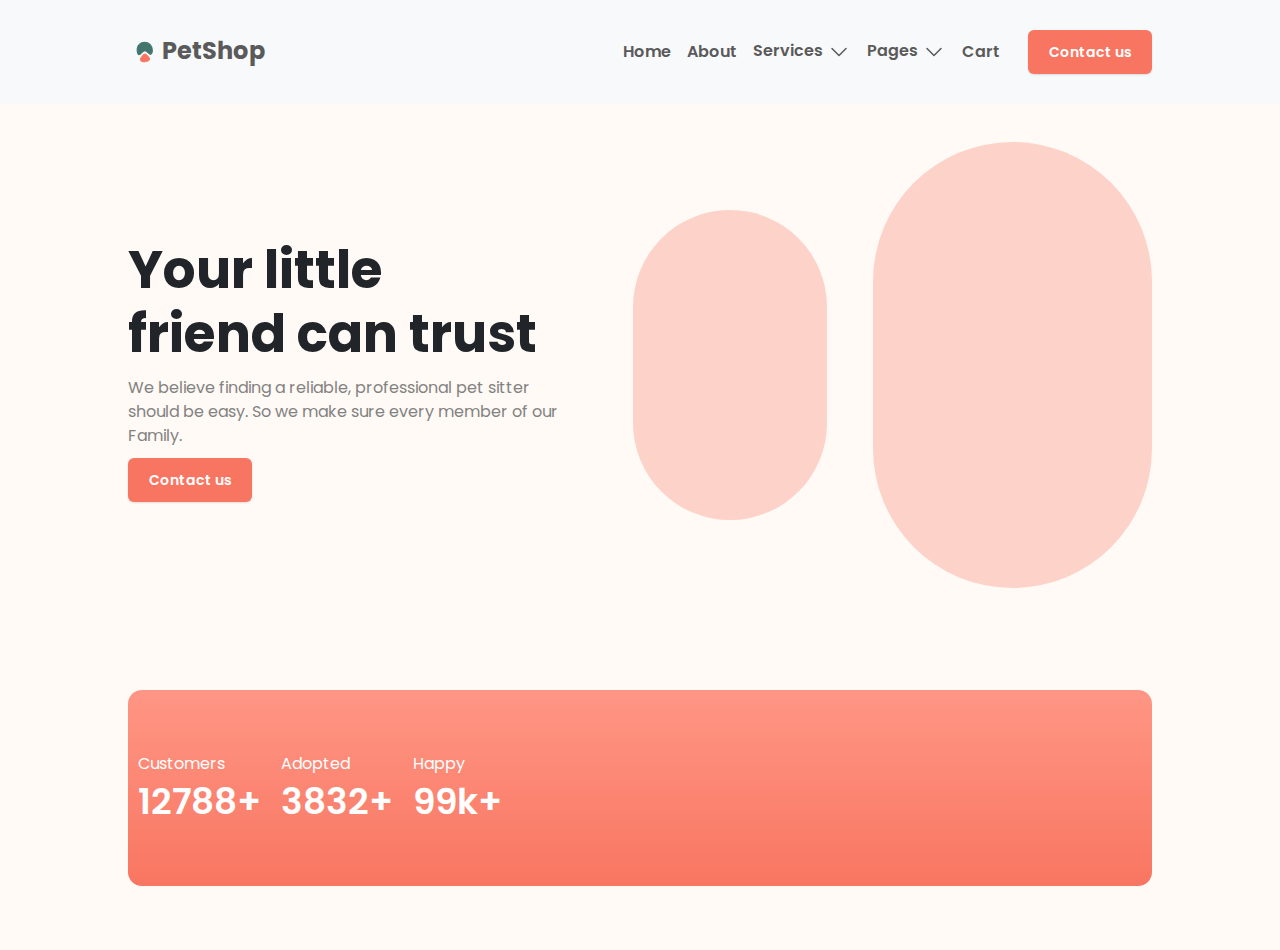
==== index.html @ c2fca4f9 "rework style section home, add section statistics" ====
<!DOCTYPE html>
<html lang="ru">

<head>
    <meta charset="UTF-8">
    <meta name="viewport" content="width=device-width, initial-scale=1.0">
    <link href="https://cdn.jsdelivr.net/npm/bootstrap@5.3.0/dist/css/bootstrap.min.css" rel="stylesheet">
    <link rel="stylesheet" href="css/style.css">
    <link rel="icon" href="images/project-icon.svg" type="image/svg+xml">
    <link
        href="https://fonts.googleapis.com/css2?family=Poppins:ital,wght@0,100;0,200;0,300;0,400;0,500;0,600;0,700;0,800;0,900;1,100;1,200;1,300;1,400;1,500;1,600;1,700;1,800;1,900&display=swap"
        rel="stylesheet">
    <title>PetShop</title>
</head>

<body>
    <div class="navbar justify-content-center">
        <nav class="navbar navbar-expand-lg bg-body-tertiary">
            <div class="container">
                <a class="navbar-brand" href="#"><img class="icon-project" src="images/project-icon.svg"
                        alt="PetShop icon">PetShop</a>
                <button class="navbar-toggler" type="button" data-bs-toggle="collapse"
                    data-bs-target="#navbarSupportedContent" aria-controls="navbarSupportedContent"
                    aria-expanded="false" aria-label="Переключатель навигации">
                    <span class="navbar-toggler-icon"></span>
                </button>
                <div class="collapse navbar-collapse justify-content-end" id="navbarSupportedContent">
                    <ul class="navbar-nav d-flex align-items-center">
                        <li class="nav-item">
                            <a class="nav-link" href="#">Home</a>
                        </li>
                        <li class="nav-item">
                            <a class="nav-link" href="#">About</a>
                        </li>
                        <li class="nav-item">
                            <a class="nav-link" href="#">Services <img src="images/arrow-down.svg" alt="arrow-down"></a>
                        </li>
                        <li class="nav-item">
                            <a class="nav-link" href="#">Pages <img src="images/arrow-down.svg" alt="arrow-down"></a>
                        </li>
                        <li class="nav-item">
                            <a class="nav-link" href="#">Cart</a>
                        </li>
                    </ul>
                    <button class="btn btn-contact">Contact us</button>
                </div>
            </div>
        </nav>
    </div>
    <div class="home-section container d-flex justify-content-between align-items-center">
        <div class="home-info">
            <h1>Your little friend can trust</h1>
            <p>We believe finding a reliable, professional pet sitter should be easy. So we make sure every member of
                our Family.</p>
            <button class="btn-contact">Contact us</button>
        </div>
        <div class="home-images row justify-content-between align-items-center">
            <div class="home-first-img"></div>
            <div class="home-second-img"></div>
        </div>
    </div>
    <div class="stats-section d-flex justify-content-center align-items-center">
        <div class="stats-block">
            <div class="stats-info d-flex">
                <div class="stats-content">
                    <p class="stats-content-name">Customers</p>
                    <h3 class="stats-content-num">12788+</h3>
                </div>
                <div class="stats-content">
                    <p class="stats-content-name">Adopted</p>
                    <h3 class="stats-content-num">3832+</h3>
                </div>
                <div class="stats-content">
                    <p class="stats-content-name">Happy</p>
                    <h3 class="stats-content-num">99k+</h3>
                </div>
            </div>
            <div class="stats-testimoni"></div>
        </div>
    </div>

    <script src="https://cdn.jsdelivr.net/npm/bootstrap@5.3.0/dist/js/bootstrap.bundle.min.js"></script>
</body>

</html>
---- css/style.css ----
/* all */
body {
    background-color: #FFFAF5;
    font-family: 'Poppins', serif;
}

/* navbar */
.navbar {
    width: 100%;
    padding: 0;
}

.container {
    padding: 0;
    max-width: 80%;
}

.icon-project {
    width: 34px;
    height: 34px;
}

a.navbar-brand {
    color: #5A5A5A;
    font-weight: 700;
    font-size: 24px;
    line-height: 32px;
}

.navbar ul li a {
    color: #5A5A5A;
    font-weight: 600;
    font-size: 16px;
    line-height: 22px;
    padding: 40px 20px 40px 20px;
}

.btn-contact {
    font-size: 14px;
    line-height: 20px;
    text-align: center;
    font-weight: 600;
    color: white;
    background-color: #F87661;
    border-radius: 6px;
    box-shadow: 0 1px 2px 0 rgba(0, 0, 0, 0.12);
    border: none;
    width: 124px;
    height: 44px;
    margin-left: 20px;
}

/* adap */
@media (max-width: 992px) {
    .container {
        padding-left: 16px;
        /* Сужаем отступы на меньших экранах */
        padding-right: 16px;
    }

    .navbar ul li a {
        padding: 20px 10px;
        /* Уменьшаем отступы внутри элементов */
    }
}

/* navbar
div .navbar {
    width: 1112px;
    padding: 0px;
}

div.navbar {
    padding: 0px 168px 0 168px;
}

div.container-fluid {
    padding: 0px;
}

.icon-project {
    width: 34px;
    height: 34px;
}

a.navbar-brand {
    color: #5A5A5A;
    font-weight: 700;
    font-size: 24px;
    line-height: 32px;
}

.navbar ul li a {
    color: #5A5A5A;
    font-weight: 600;
    font-size: 16px;
    line-height: 22px;
    padding: 40px 20px 40px 20px;
}

.navbar ul li a img {
    margin-left: 10px;
}

.btn-contact {
    font-size: 14px;
    line-height: 20px;
    text-align: center;
    font-weight: 600;
    color: white;
    background-color: #F87661;
    border-radius: 6px;
    box-shadow: 0 1px 2px 0 rgba(0, 0, 0, 0.12);
    border: none;
    width: 124px;
    height: 44px;
    padding: 12px 16px 12px 16px;
} */

/*home-section*/

.home-section {
    height: 522px;
    width: 100%;
    max-width: 80%;
}

.home-info h1 {
    font-weight: 700;
    font-size: 52px;
    line-height: 64px;
    width: 418px;
    height: 128px;
    padding: 10px 0px 10px 0;
    margin: 0 0 10px 0;
}

.home-info p {
    font-weight: 400;
    font-size: 16px;
    line-height: 24px;
    color: #828282;
    letter-spacing: -1.1%;
    width: 454px;
    height: 68px;
    margin: 0px;
    padding: 10px 0px 10px 0px;
}

.home-info .btn-contact {
    margin: 24px 0 0 0;
}

.home-images {
    width: 519px;
    height: 446px;
    margin: 0;
}

.home-first-img,
.home-second-img {
    opacity: 0.3;
    border-radius: 200px;
    background: #F87661;
    padding: 0;
}

.home-first-img {
    width: 194px;
    height: 310px;
}

.home-second-img {
    width: 279px;
    height: 446px;
}

/* statistics */

.stats-section {
    height: 324px;
    
}

.stats-block {
    width: 100%;
    max-width: 80%;
    background: linear-gradient(180deg, #FF9685 0%, #F87661 100%);
    height: 196px;
    border-radius: 14px;
}

.stats-content {
    padding: 60px 0 60px 0;
}

.stats-content .stats-content-name, .stats-content-num {
    padding: 2px 10px 2px 10px;
    gap: 10px
}

.stats-content-name {
    font-size: 16px;
    line-height: 24px;
    letter-spacing: -1.1%;
    font-weight: 400;
    color: #FFFFFF;
    margin: 0;
}

.stats-content-num {
    font-size: 36px;
    line-height: 44px;
    letter-spacing: -2.2%;
    font-weight: 600;
    color: #FFFFFF;
    margin: 0;
}
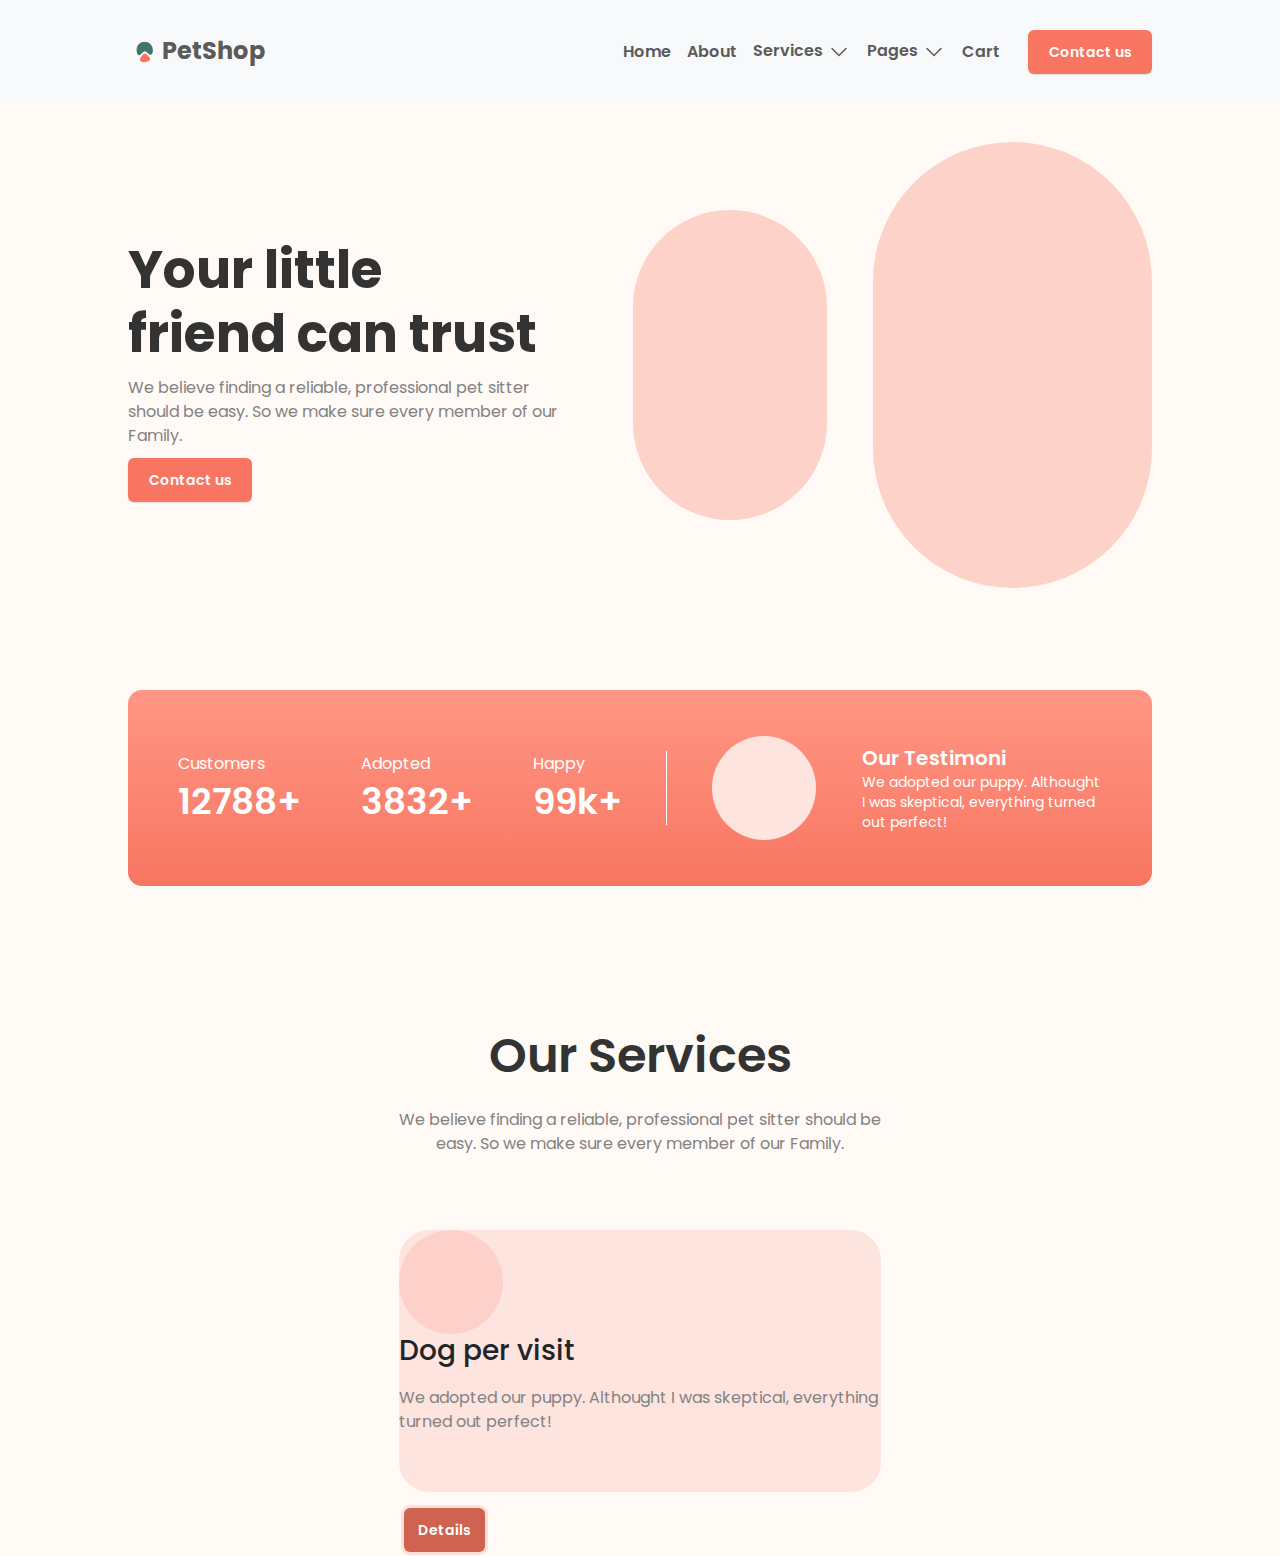
==== commit 1d857caa: "fix all styles and add new services section" ====
--- a/index.html
+++ b/index.html
@@ -60,7 +60,7 @@
         </div>
     </div>
     <div class="stats-section d-flex justify-content-center align-items-center">
-        <div class="stats-block">
+        <div class="stats-block d-flex col justify-content-between align-items-center">
             <div class="stats-info d-flex">
                 <div class="stats-content">
                     <p class="stats-content-name">Customers</p>
@@ -75,7 +75,34 @@
                     <h3 class="stats-content-num">99k+</h3>
                 </div>
             </div>
-            <div class="stats-testimoni"></div>
+            <div class="stats-testimoni d-flex align-items-center justify-content-between">
+                <div class="stats-separator"></div>
+                <img src="images/Ellipse.svg" alt="avatar">
+                <div class="stats-review">
+                    <h3>Our Testimoni</h3>
+                    <p>We adopted our puppy. Althought I was skeptical, everything turned out perfect!</p>
+                </div>
+            </div>
+        </div>
+    </div>
+    <div class="services-section container d-flex flex-column justify-content-center align-items-center">
+        <div class="services-info text-center">
+            <h1>Our Services</h1>
+            <p>We believe finding a reliable, professional pet sitter should be easy. So we make sure every member of
+                our
+                Family.</p>
+        </div>
+        <div class="services-elements">
+            <div class="services-elem">
+                <svg width="104" height="104" viewBox="0 0 104 104" fill="none" xmlns="http://www.w3.org/2000/svg">
+                    <circle cx="52" cy="52" r="52" fill="#FDD1CA" />
+                </svg>
+                <div class="services-elem-desc">
+                    <h3>Dog per visit</h3>
+                    <p>We adopted our puppy. Althought I was skeptical, everything turned out perfect!</p>
+                    <button>Details</button>
+                </div>
+            </div>
         </div>
     </div>
 
--- a/css/style.css
+++ b/css/style.css
@@ -54,68 +54,13 @@
 @media (max-width: 992px) {
     .container {
         padding-left: 16px;
-        /* Сужаем отступы на меньших экранах */
         padding-right: 16px;
     }
 
     .navbar ul li a {
         padding: 20px 10px;
-        /* Уменьшаем отступы внутри элементов */
     }
 }
-
-/* navbar
-div .navbar {
-    width: 1112px;
-    padding: 0px;
-}
-
-div.navbar {
-    padding: 0px 168px 0 168px;
-}
-
-div.container-fluid {
-    padding: 0px;
-}
-
-.icon-project {
-    width: 34px;
-    height: 34px;
-}
-
-a.navbar-brand {
-    color: #5A5A5A;
-    font-weight: 700;
-    font-size: 24px;
-    line-height: 32px;
-}
-
-.navbar ul li a {
-    color: #5A5A5A;
-    font-weight: 600;
-    font-size: 16px;
-    line-height: 22px;
-    padding: 40px 20px 40px 20px;
-}
-
-.navbar ul li a img {
-    margin-left: 10px;
-}
-
-.btn-contact {
-    font-size: 14px;
-    line-height: 20px;
-    text-align: center;
-    font-weight: 600;
-    color: white;
-    background-color: #F87661;
-    border-radius: 6px;
-    box-shadow: 0 1px 2px 0 rgba(0, 0, 0, 0.12);
-    border: none;
-    width: 124px;
-    height: 44px;
-    padding: 12px 16px 12px 16px;
-} */
 
 /*home-section*/
 
@@ -127,6 +72,7 @@
 
 .home-info h1 {
     font-weight: 700;
+    color: #333333;
     font-size: 52px;
     line-height: 64px;
     width: 418px;
@@ -176,10 +122,9 @@
 }
 
 /* statistics */
-
 .stats-section {
     height: 324px;
-    
+    color: #FFFFFF;
 }
 
 .stats-block {
@@ -190,11 +135,22 @@
     border-radius: 14px;
 }
 
+.stats-info {
+    margin: 0 12px 0 40px;
+    width: 50%;
+}
+
 .stats-content {
     padding: 60px 0 60px 0;
-}
-
-.stats-content .stats-content-name, .stats-content-num {
+    width: 33%;
+}
+
+.stats-content:nth-of-type(2) {
+    margin: 0 40px 0 40px;
+}
+
+.stats-content-name,
+.stats-content-num {
     padding: 2px 10px 2px 10px;
     gap: 10px
 }
@@ -202,9 +158,8 @@
 .stats-content-name {
     font-size: 16px;
     line-height: 24px;
+    font-weight: 400;
     letter-spacing: -1.1%;
-    font-weight: 400;
-    color: #FFFFFF;
     margin: 0;
 }
 
@@ -213,6 +168,91 @@
     line-height: 44px;
     letter-spacing: -2.2%;
     font-weight: 600;
+    margin: 0;
+}
+
+.stats-testimoni {
+    width: 50%;
+}
+
+.stats-separator {
+    width: 1px;
+    height: 74px;
+    background-color: #FFFFFF;
+}
+
+.stats-testimoni img {
+    padding: 46px 10px 46px 10px;
+    margin: 0 36px 0 36px;
+}
+
+.stats-review {
+    margin-right: 46px;
+}
+
+.stats-review h3 {
+    font-size: 20px;
+    font-weight: 600;
+    line-height: 28px;
+    letter-spacing: -1.7%;
+    margin: 0;
+}
+
+.stats-review p {
+    font-size: 14px;
+    font-weight: 400;
+    line-height: 20px;
+    letter-spacing: -0.6%;
+    margin: 0;
+}
+
+/* services */
+
+.services-section {
+    height: 606px;
+    width: 100%;
+    max-width: 80%;
+}
+
+.services-section h1 {
+    color: #333333;
+    font-size: 48px;
+    font-weight: 600;
+    line-height: 64px;
+    letter-spacing: -1%;
+    padding: 10px 0 10px 0;
+    margin: 0;
+}
+
+.services-section p {
+    color: #828282;
+    width: 517px;
+    font-size: 16px;
+    font-weight: 400;
+    line-height: 24px;
+    letter-spacing: -1.1%;
+    padding: 10px 0 10px 0;
+    margin: 0 0 64px 0;
+}
+
+.services-elem {
+    width: 482px;
+    height: 262px;
+    border-radius: 30px;
+    background: #FEE4DF;
+}
+
+.services-elem button {
+    width: 81px;
+    height: 44px;
+    border-radius: 6px;
+    border: none;
+    box-shadow: 0 0 0 3px rgba(248, 118, 97, 0.2); /* Мягкая внешняя тень */
+    background: #CF6251;
     color: #FFFFFF;
-    margin: 0;
+    font-size: 14px;
+    font-weight: 600;
+    line-height: 20px;
+    letter-spacing: -0.6%;
+    margin-left: 5px;
 }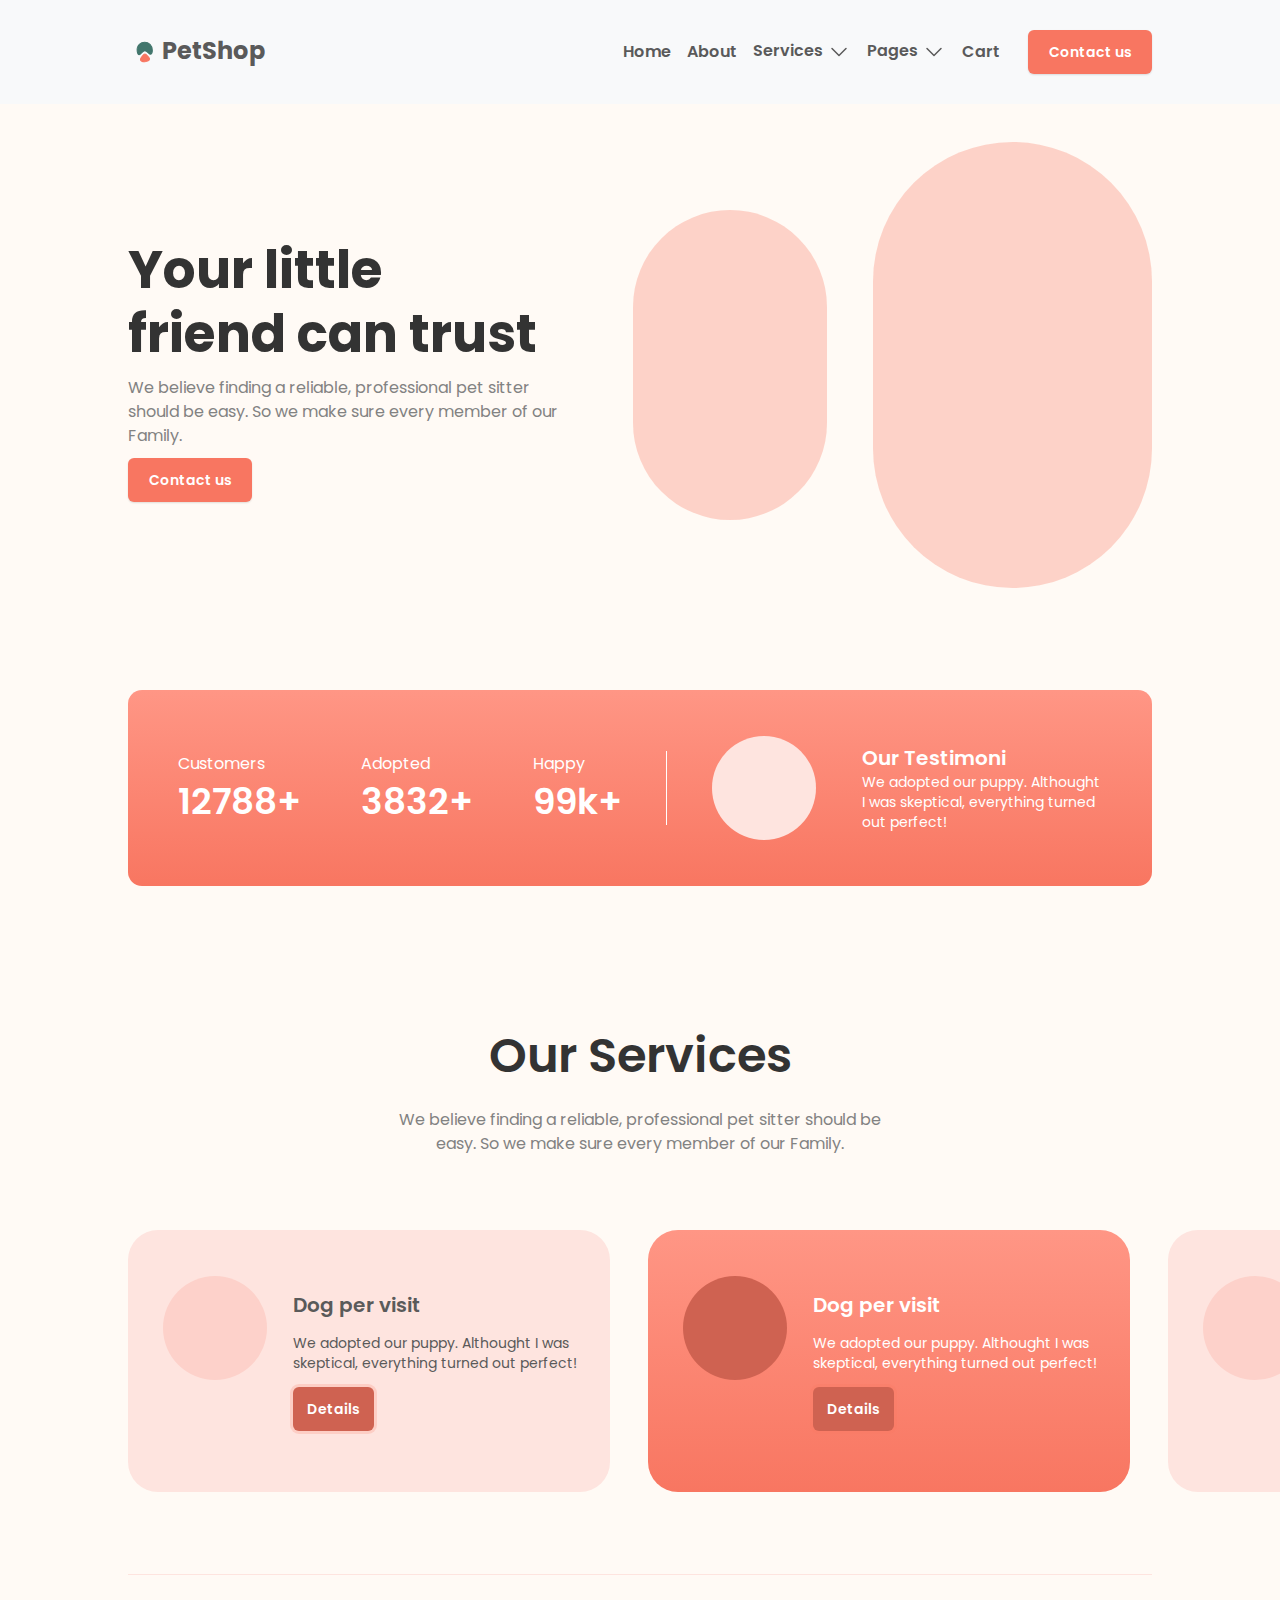
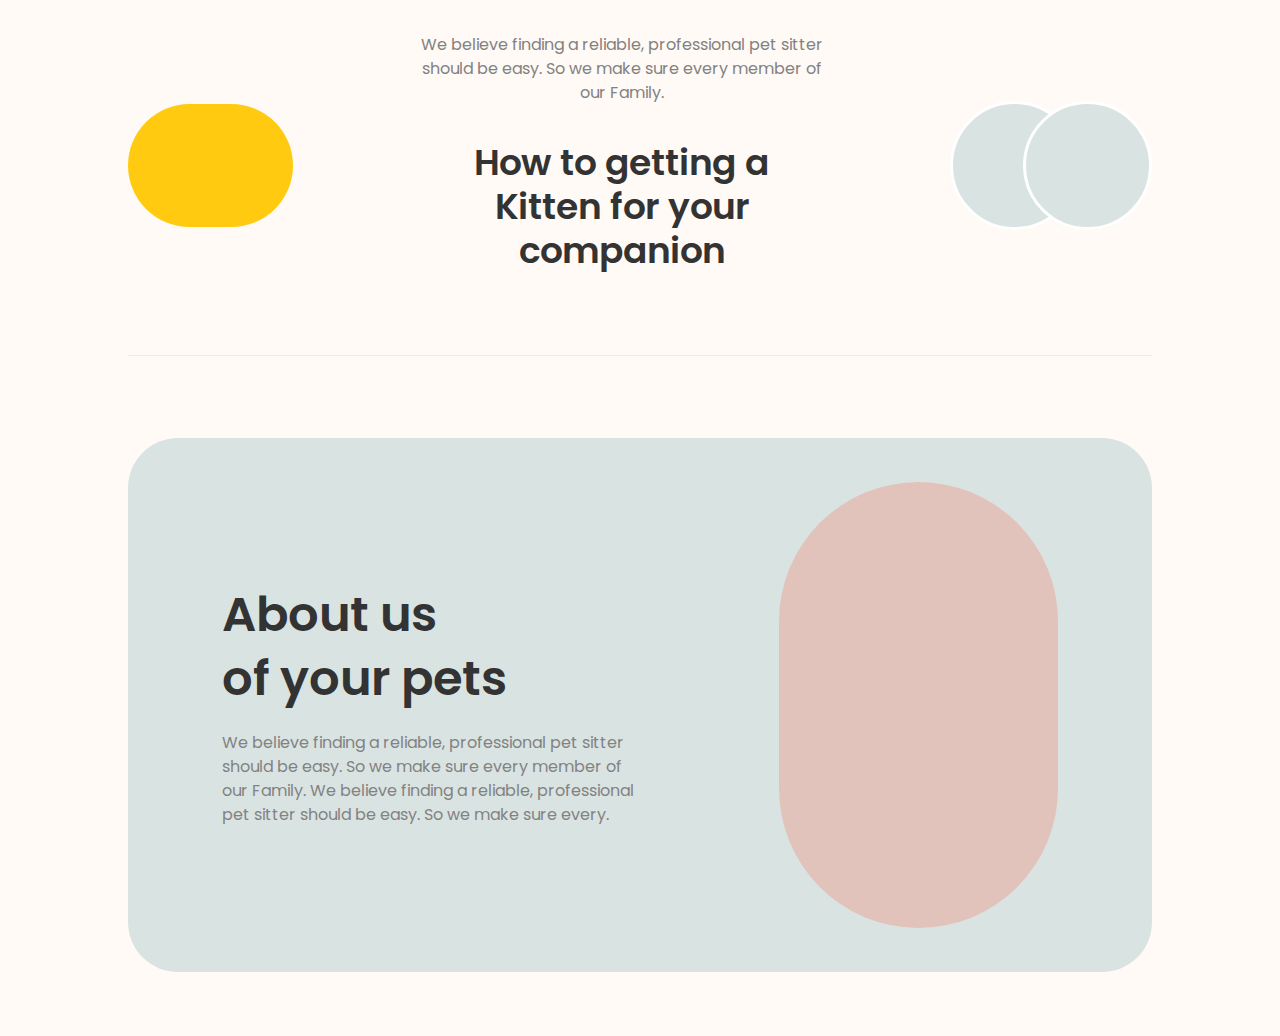
==== commit 14e10eca: "add new sections warranty, about and rework another" ====
--- a/index.html
+++ b/index.html
@@ -77,7 +77,7 @@
             </div>
             <div class="stats-testimoni d-flex align-items-center justify-content-between">
                 <div class="stats-separator"></div>
-                <img src="images/Ellipse.svg" alt="avatar">
+                <img src="images/avatar.svg" alt="avatar">
                 <div class="stats-review">
                     <h3>Our Testimoni</h3>
                     <p>We adopted our puppy. Althought I was skeptical, everything turned out perfect!</p>
@@ -92,20 +92,73 @@
                 our
                 Family.</p>
         </div>
-        <div class="services-elements">
-            <div class="services-elem">
-                <svg width="104" height="104" viewBox="0 0 104 104" fill="none" xmlns="http://www.w3.org/2000/svg">
-                    <circle cx="52" cy="52" r="52" fill="#FDD1CA" />
-                </svg>
+        <div class="services-elements d-flex">
+            <div class="services-elem d-flex justify-content-between align-items-center">
+                <div class="services-elem-avatar">
+                    <svg width="104" height="104" viewBox="0 0 104 104" fill="none" xmlns="http://www.w3.org/2000/svg">
+                        <circle cx="52" cy="52" r="52" fill="#FDD1CA" />
+                    </svg>
+                </div>
                 <div class="services-elem-desc">
                     <h3>Dog per visit</h3>
                     <p>We adopted our puppy. Althought I was skeptical, everything turned out perfect!</p>
                     <button>Details</button>
                 </div>
             </div>
+            <div class="services-elem elem-red d-flex justify-content-between align-items-center">
+                <div class="services-elem-avatar">
+                    <svg width="104" height="104" viewBox="0 0 104 104" fill="none" xmlns="http://www.w3.org/2000/svg">
+                        <circle cx="52" cy="52" r="52" fill="#FDD1CA" />
+                    </svg>
+                </div>
+                <div class="services-elem-desc">
+                    <h3>Dog per visit</h3>
+                    <p>We adopted our puppy. Althought I was skeptical, everything turned out perfect!</p>
+                    <button>Details</button>
+                </div>
+            </div>
+            <div class="services-elem d-flex justify-content-between align-items-center">
+                <div class="services-elem-avatar">
+                    <svg width="104" height="104" viewBox="0 0 104 104" fill="none" xmlns="http://www.w3.org/2000/svg">
+                        <circle cx="52" cy="52" r="52" fill="#FDD1CA" />
+                    </svg>
+                </div>
+                <div class="services-elem-desc">
+                    <h3>Cat pet visit</h3>
+                    <p>We adopted our puppy. Althought I was skeptical, everything turned out perfect!</p>
+                    <button>Details</button>
+                </div>
+            </div>
         </div>
     </div>
-
+    <div class="warranty-section d-flex justify-content-center align-items-center">
+        <div class="warranty-block d-flex flex-row justify-content-between align-items-center">
+            <div class="warranty-solo"></div>
+            <div class="warranty-info text-center">
+                <p>We believe finding a reliable, professional pet sitter should be easy. So we make sure every member
+                    of our Family.</p>
+                <h3>How to getting a Kitten for your companion</h3>
+            </div>
+            <div class="warranty-duo">
+                <img src="images/avatars.svg" alt="avatars warranty">
+            </div>
+        </div>
+    </div>
+    <div class="about-section container d-flex justify-content-center align-items-center">
+        <div class="about-block d-flex flex-row justify-content-between align-items-center">
+            <div class="about-info">
+                <h1 class="text-start d-flex flex-column">
+                    <span>About us</span>
+                    <span>of your pets</span>
+                </h1>
+                <p>We believe finding a reliable, professional pet sitter should be easy. So we make sure every member
+                    of our Family. We believe finding a reliable, professional pet sitter should be easy. So we make
+                    sure every.</p>
+                <div></div>
+            </div>
+            <div class="about-img"></div>
+        </div>
+    </div>
     <script src="https://cdn.jsdelivr.net/npm/bootstrap@5.3.0/dist/js/bootstrap.bundle.min.js"></script>
 </body>
 
--- a/css/style.css
+++ b/css/style.css
@@ -2,6 +2,7 @@
 body {
     background-color: #FFFAF5;
     font-family: 'Poppins', serif;
+    overflow-x: hidden;
 }
 
 /* navbar */
@@ -224,7 +225,7 @@
     margin: 0;
 }
 
-.services-section p {
+.services-info p {
     color: #828282;
     width: 517px;
     font-size: 16px;
@@ -235,24 +236,161 @@
     margin: 0 0 64px 0;
 }
 
+.services-elements {
+    max-width: 100%;
+}
+
 .services-elem {
-    width: 482px;
+    min-width: 482px;
     height: 262px;
     border-radius: 30px;
     background: #FEE4DF;
-}
-
-.services-elem button {
+    margin: 0 38px 0 0;
+}
+
+.services-elem-avatar {
+    padding: 46px 10px 46px 10px;
+    margin: 0 16px 66px 25px;
+}
+
+.services-elem-desc {
+    padding: 61px 0 61px 0;
+}
+
+.services-elem-desc h3 {
+    color: #5A5A5A;
+    font-size: 20px;
+    font-weight: 600;
+    line-height: 28px;
+    letter-spacing: -1.7%;
+    margin: 0;
+}
+
+.services-elem-desc p {
+    color: #5A5A5A;
+    font-size: 14px;
+    font-weight: 400;
+    line-height: 20px;
+    letter-spacing: -0.6%;
+    margin: 14px 26px 14px 0;
+}
+
+.services-elem-desc button {
     width: 81px;
     height: 44px;
     border-radius: 6px;
     border: none;
-    box-shadow: 0 0 0 3px rgba(248, 118, 97, 0.2); /* Мягкая внешняя тень */
+    box-shadow: 0 0 0 3px rgba(248, 118, 97, 0.2);
     background: #CF6251;
     color: #FFFFFF;
     font-size: 14px;
     font-weight: 600;
     line-height: 20px;
     letter-spacing: -0.6%;
-    margin-left: 5px;
+}
+
+.elem-red {
+    background: linear-gradient(180deg, #FF9685 0%, #F87661 100%);
+
+    h3,
+    p {
+        color: #FFFFFF;
+    }
+
+    svg circle {
+        fill: #CF6251;
+    }
+}
+
+/* warranty */
+
+.warranty-section {
+    height: 418px;
+}
+
+.warranty-block {
+    width: 100%;
+    max-width: 80%;
+    border-top: 1px solid #FEE4DF;
+    border-bottom: 1px solid #FEE4DF;
+}
+
+.warranty-solo {
+    width: 165px;
+    height: 123px;
+    border-radius: 100px;
+    background-color: #FFCA0F;
+}
+
+.warranty-info {
+    width: 40%;
+    margin: 48px 0 64px 0;
+}
+
+.warranty-info p {
+    color: #828282;
+    font-size: 16px;
+    font-weight: 400;
+    line-height: 24px;
+    letter-spacing: -1.1%;
+    padding: 10px 0 10px 0;
+}
+
+.warranty-info h3 {
+    color: #333333;
+    font-size: 36px;
+    font-weight: 600;
+    line-height: 44px;
+    letter-spacing: -2.2%;
+    padding: 10px;
+}
+
+/* about */
+
+/*home-section*/
+
+.about-section {
+    height: 662px;
+}
+
+.about-block {
+    background: #D9E4E2;
+    height: 534px;
+    width: 100%;
+    border-radius: 50px;
+    padding: 0 94px 0 94px;
+}
+
+.about-info {
+    width: 50%;
+}
+
+.about-info h1 {
+    color: #333333;
+    font-size: 48px;
+    font-weight: 600;
+    line-height: 64px;
+    letter-spacing: -1%;
+    padding: 10px 0px 10px 0;
+    margin: 0;
+}
+
+.about-info p {
+    font-weight: 400;
+    font-size: 16px;
+    line-height: 24px;
+    color: #828282;
+    letter-spacing: -1.1%;
+    padding: 10px 0px 10px 0px;
+    margin: 0px;
+}
+
+.about-img {
+    width: 279px;
+    height: 446px;
+    opacity: 0.3;
+    border-radius: 200px;
+    background: #F87661;
+    padding: 0;
+    margin: 0 0 0 96px;
 }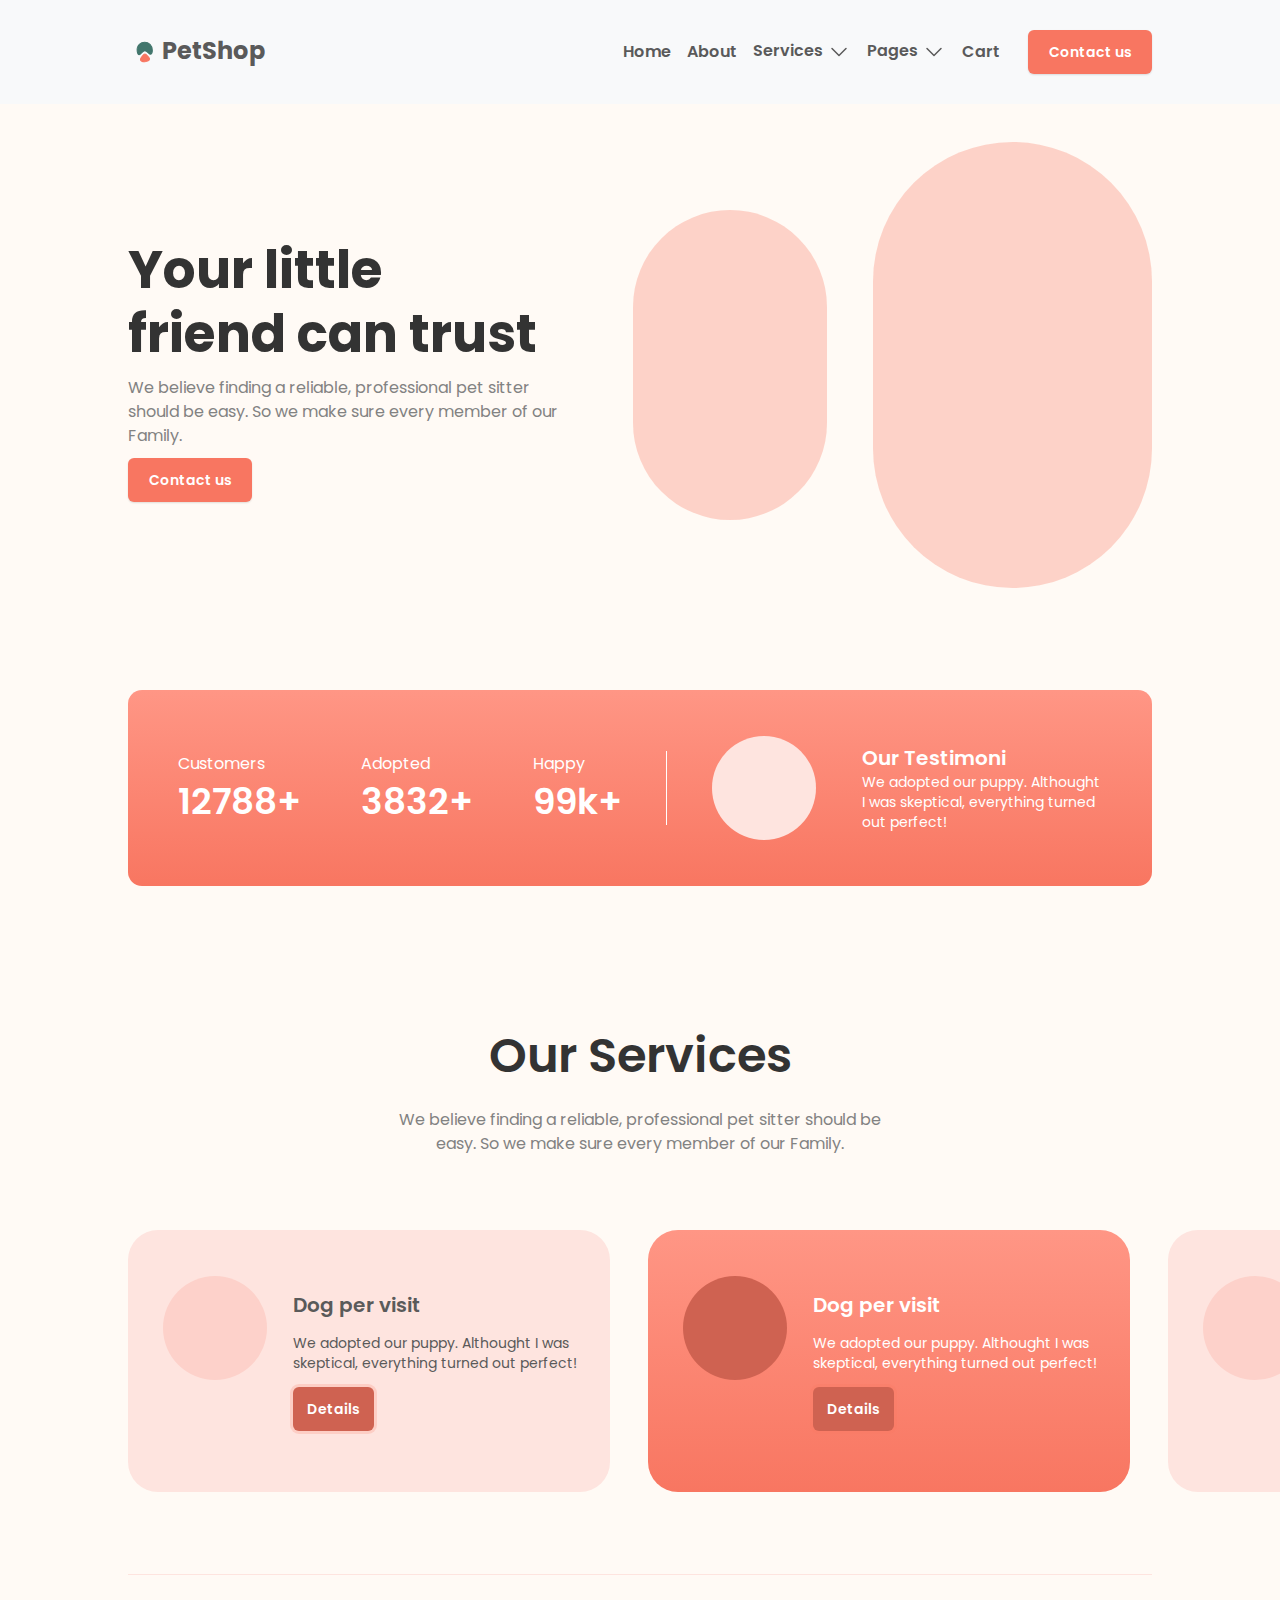
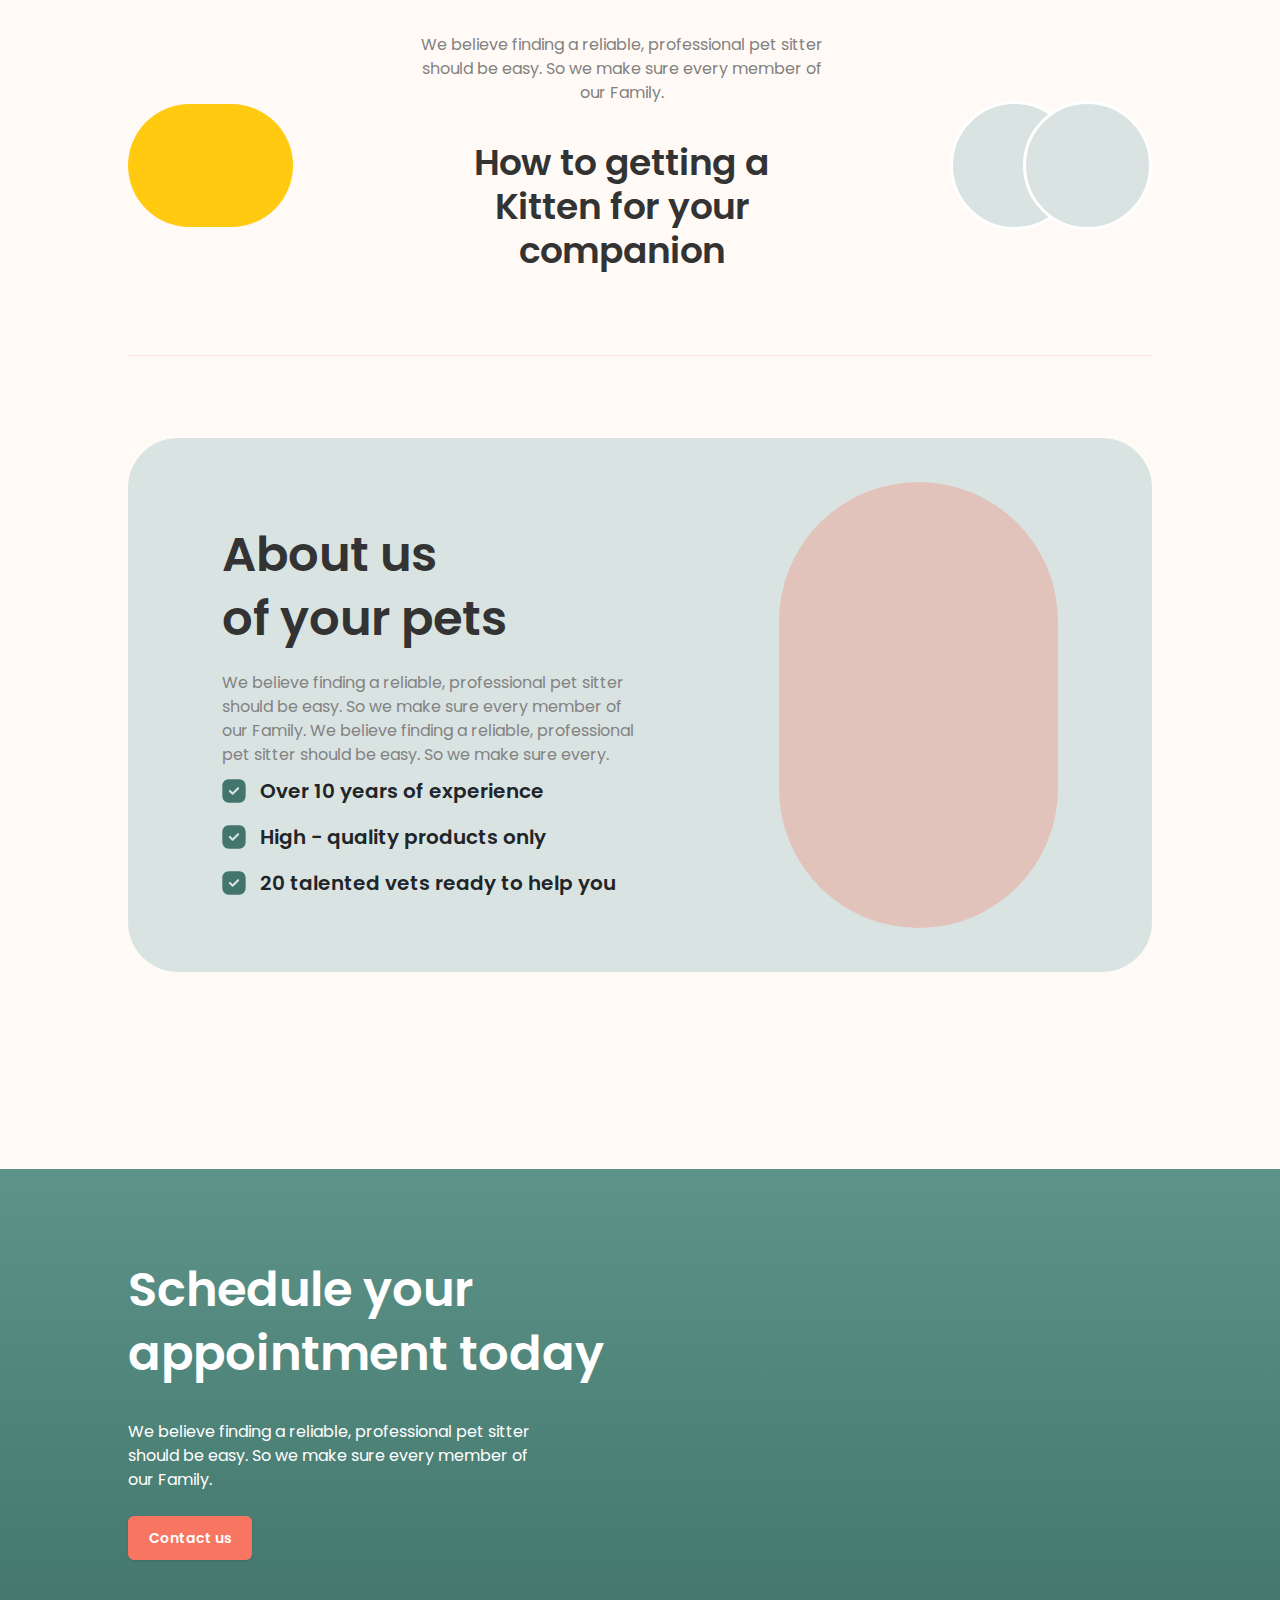
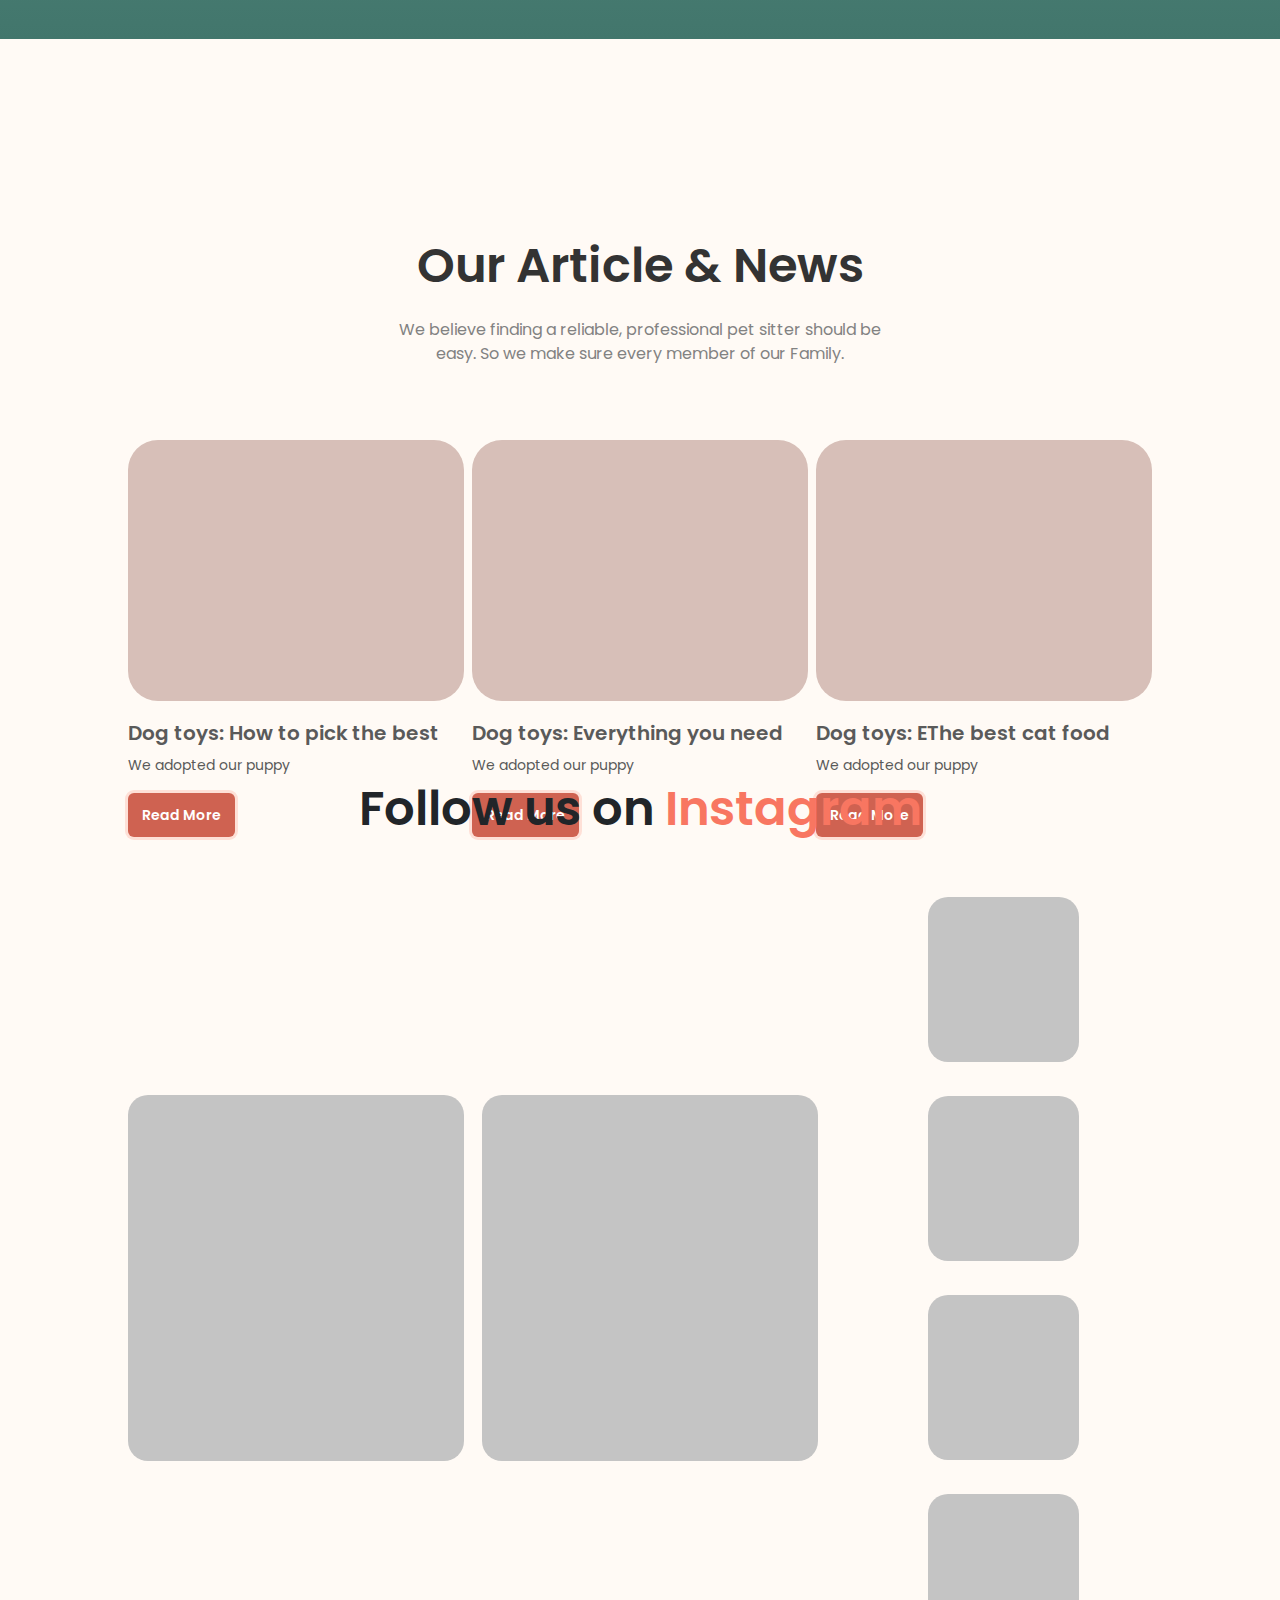
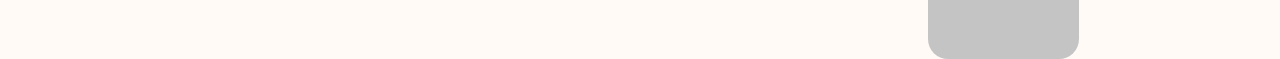
==== commit 44a93226: "add sections appointment, another and social; start create footer" ====
--- a/index.html
+++ b/index.html
@@ -154,11 +154,89 @@
                 <p>We believe finding a reliable, professional pet sitter should be easy. So we make sure every member
                     of our Family. We believe finding a reliable, professional pet sitter should be easy. So we make
                     sure every.</p>
-                <div></div>
+                <div class="about-tick d-flex align-items-center">
+                    <svg width="24" height="24" viewBox="0 0 24 24" fill="none" xmlns="http://www.w3.org/2000/svg">
+                        <path fill-rule="evenodd" clip-rule="evenodd"
+                            d="M6.94801 0.333252H17.063C21.018 0.333252 23.6663 3.10992 23.6663 7.23992V16.7728C23.6663 20.8899 21.018 23.6666 17.063 23.6666H6.94801C2.99301 23.6666 0.333008 20.8899 0.333008 16.7728V7.23992C0.333008 3.10992 2.99301 0.333252 6.94801 0.333252ZM11.3347 15.4883L16.8763 9.94658C17.273 9.54992 17.273 8.90825 16.8763 8.49992C16.4797 8.10325 15.8263 8.10325 15.4297 8.49992L10.6113 13.3183L8.56967 11.2766C8.17301 10.8799 7.51967 10.8799 7.12301 11.2766C6.72634 11.6733 6.72634 12.3149 7.12301 12.7233L9.89967 15.4883C10.098 15.6866 10.3547 15.7799 10.6113 15.7799C10.8797 15.7799 11.1363 15.6866 11.3347 15.4883Z"
+                            fill="#42766C" />
+                    </svg>
+                    <h3>Over 10 years of experience</h3>
+                </div>
+                <div class="about-tick d-flex align-items-center">
+                    <svg width="24" height="24" viewBox="0 0 24 24" fill="none" xmlns="http://www.w3.org/2000/svg">
+                        <path fill-rule="evenodd" clip-rule="evenodd"
+                            d="M6.94801 0.333252H17.063C21.018 0.333252 23.6663 3.10992 23.6663 7.23992V16.7728C23.6663 20.8899 21.018 23.6666 17.063 23.6666H6.94801C2.99301 23.6666 0.333008 20.8899 0.333008 16.7728V7.23992C0.333008 3.10992 2.99301 0.333252 6.94801 0.333252ZM11.3347 15.4883L16.8763 9.94658C17.273 9.54992 17.273 8.90825 16.8763 8.49992C16.4797 8.10325 15.8263 8.10325 15.4297 8.49992L10.6113 13.3183L8.56967 11.2766C8.17301 10.8799 7.51967 10.8799 7.12301 11.2766C6.72634 11.6733 6.72634 12.3149 7.12301 12.7233L9.89967 15.4883C10.098 15.6866 10.3547 15.7799 10.6113 15.7799C10.8797 15.7799 11.1363 15.6866 11.3347 15.4883Z"
+                            fill="#42766C" />
+                    </svg>
+                    <h3>High - quality products only</h3>
+                </div>
+                <div class="about-tick d-flex align-items-center">
+                    <svg width="24" height="24" viewBox="0 0 24 24" fill="none" xmlns="http://www.w3.org/2000/svg">
+                        <path fill-rule="evenodd" clip-rule="evenodd"
+                            d="M6.94801 0.333252H17.063C21.018 0.333252 23.6663 3.10992 23.6663 7.23992V16.7728C23.6663 20.8899 21.018 23.6666 17.063 23.6666H6.94801C2.99301 23.6666 0.333008 20.8899 0.333008 16.7728V7.23992C0.333008 3.10992 2.99301 0.333252 6.94801 0.333252ZM11.3347 15.4883L16.8763 9.94658C17.273 9.54992 17.273 8.90825 16.8763 8.49992C16.4797 8.10325 15.8263 8.10325 15.4297 8.49992L10.6113 13.3183L8.56967 11.2766C8.17301 10.8799 7.51967 10.8799 7.12301 11.2766C6.72634 11.6733 6.72634 12.3149 7.12301 12.7233L9.89967 15.4883C10.098 15.6866 10.3547 15.7799 10.6113 15.7799C10.8797 15.7799 11.1363 15.6866 11.3347 15.4883Z"
+                            fill="#42766C" />
+                    </svg>
+                    <h3>20 talented vets ready to help you</h3>
+                </div>
             </div>
             <div class="about-img"></div>
         </div>
     </div>
+    <div class="appointment-section d-flex justify-content-center align-items-center">
+        <div class="appointment-info">
+            <h1>Schedule your appointment today</h1>
+            <p>We believe finding a reliable, professional pet sitter should be easy. So we make sure every member of
+                our Family.</p>
+            <button class="btn btn-contact">Contact us</button>
+        </div>
+    </div>
+    <div class="another-section container d-flex flex-column justify-content-center align-items-center">
+        <div class="another-info text-center">
+            <h1>Our Article & News</h1>
+            <p>We believe finding a reliable, professional pet sitter should be easy. So we make sure every member of
+                our Family.</p>
+        </div>
+        <div class="another-elements d-flex justify-content-between align-items-center">
+            <div class="another-elem">
+                <div class="another-elem-img"></div>
+                <h4>Dog toys: How to pick the best</h4>
+                <p>We adopted our puppy</p>
+                <button>Read More</button>
+            </div>
+            <div class="another-elem">
+                <div class="another-elem-img"></div>
+                <h4>Dog toys: Everything you need</h4>
+                <p>We adopted our puppy</p>
+                <button>Read More</button>
+            </div>
+            <div class="another-elem">
+                <div class="another-elem-img"></div>
+                <h4>Dog toys: EThe best cat food </h4>
+                <p>We adopted our puppy</p>
+                <button>Read More</button>
+            </div>
+        </div>
+    </div>
+    <div class="social-section container d-flex flex-column justify-content-center align-items-center">
+        <div class="social-info text-center">
+            <h1>Follow us on <span>Instagram</span></h1>
+        </div>
+        <div class="social-elements d-flex justify-content-between align-items-center">
+            <div class="social-two d-flex justify-content-between">
+                <div class="social-two-img"></div>
+                <div class="social-two-img"></div>
+            </div>
+            <div class="social-four d-flex flex-wrap justify-content-center">
+                <div class="social-four-img"></div>
+                <div class="social-four-img"></div>
+                <div class="social-four-img"></div>
+                <div class="social-four-img"></div>
+            </div>
+        </div>
+    </div>
+    <footer>
+        
+    </footer>
     <script src="https://cdn.jsdelivr.net/npm/bootstrap@5.3.0/dist/js/bootstrap.bundle.min.js"></script>
 </body>
 
--- a/css/style.css
+++ b/css/style.css
@@ -347,8 +347,6 @@
 
 /* about */
 
-/*home-section*/
-
 .about-section {
     height: 662px;
 }
@@ -383,6 +381,18 @@
     letter-spacing: -1.1%;
     padding: 10px 0px 10px 0px;
     margin: 0px;
+}
+
+.about-tick:nth-of-type(2) {
+    margin: 18px 0 18px 0;
+}
+
+.about-tick h3 {
+    font-size: 20px;
+    font-weight: 600;
+    line-height: 28px;
+    letter-spacing: -1.7%;
+    margin: 0 0 0 14px;
 }
 
 .about-img {
@@ -393,4 +403,164 @@
     background: #F87661;
     padding: 0;
     margin: 0 0 0 96px;
-}+}
+
+/* appointment */
+
+.appointment-section {
+    background: linear-gradient(180deg, #5D9388 0%, #42766C 100%);
+    height: 470px;
+    color: #FFFFFF;
+    margin: 133px 0 121px 0;
+}
+
+.appointment-info {
+    width: 80%;
+    max-width: 100%;
+}
+
+.appointment-info h1 {
+    width: 50%;
+    font-size: 48px;
+    font-weight: 600;
+    line-height: 64px;
+    letter-spacing: -1%;
+    padding: 10px 0 10px 0;
+    margin: 0 0 14px 0;
+}
+
+.appointment-info p {
+    width: 40%;
+    font-size: 16px;
+    font-weight: 400;
+    line-height: 24px;
+    letter-spacing: -1.1%;
+    padding: 10px 0 10px 0;
+    margin: 0 0 14px 0;
+}
+
+.appointment-info button {
+    margin: 0;
+}
+
+/* another */
+
+.another-section {
+    height: 741px;
+    width: 100%;
+    max-width: 80%;
+
+}
+
+.another-info h1 {
+    font-size: 48px;
+    font-weight: 600;
+    line-height: 64px;
+    letter-spacing: -1%;
+    padding: 10px 0 10px 0;
+    margin: 0;
+    color: #333333;
+}
+
+.another-info p {
+    font-size: 16px;
+    width: 517px;
+    font-weight: 400;
+    line-height: 24px;
+    letter-spacing: -1.1%;
+    padding: 10px 0 10px 0;
+    margin: 0 0 64px 0;
+    color: #828282;
+}
+
+.another-elements {
+    width: 100%;
+}
+
+.another-elem {
+    color: #5A5A5A;
+}
+
+.another-elem-img {
+    width: 336px;
+    height: 261px;
+    background-color: #D7BFB8;
+    border-radius: 30px;
+}
+
+.another-elem h4 {
+    font-size: 20px;
+    font-weight: 600;
+    line-height: 28px;
+    letter-spacing: -1.7%;
+    margin: 18px 0 0 0;
+}
+
+.another-elem p {
+    font-size: 14px;
+    font-weight: 400;
+    line-height: 20px;
+    letter-spacing: -0.6%;
+    margin: 8px 0 18px 0;
+}
+
+.another-elem button {
+    width: 107px;
+    height: 44px;
+    border-radius: 6px;
+    border: none;
+    box-shadow: 0 0 0 3px rgba(248, 118, 97, 0.2);
+    background: #CF6251;
+    color: #FFFFFF;
+    font-size: 14px;
+    font-weight: 600;
+    line-height: 20px;
+    letter-spacing: -0.6%;
+    margin: 0;
+}
+
+/* social */
+.social-section {
+    height: 624px;
+}
+
+.social-info h1 {
+    font-size: 48px;
+    font-weight: 600;
+    line-height: 64px;
+    letter-spacing: -1%;
+    padding: 10px 0 10px 0;
+    margin: 0 0 46px 0;
+
+    span {
+        color: #F87661;
+    }
+}
+
+.social-elements {
+    gap: 36px;
+}
+
+.social-two {
+    gap: 18px;
+}
+
+.social-four {
+    gap: 34px;
+}
+
+.social-two-img {
+    width: 336px;
+    height: 366px;
+    background: #C4C4C4;
+    border-radius: 20px;
+}
+
+.social-four-img {
+    width: 151px;
+    height: 165px;
+    background-color: #C4C4C4;
+    border-radius: 20px;
+}
+
+/* footer */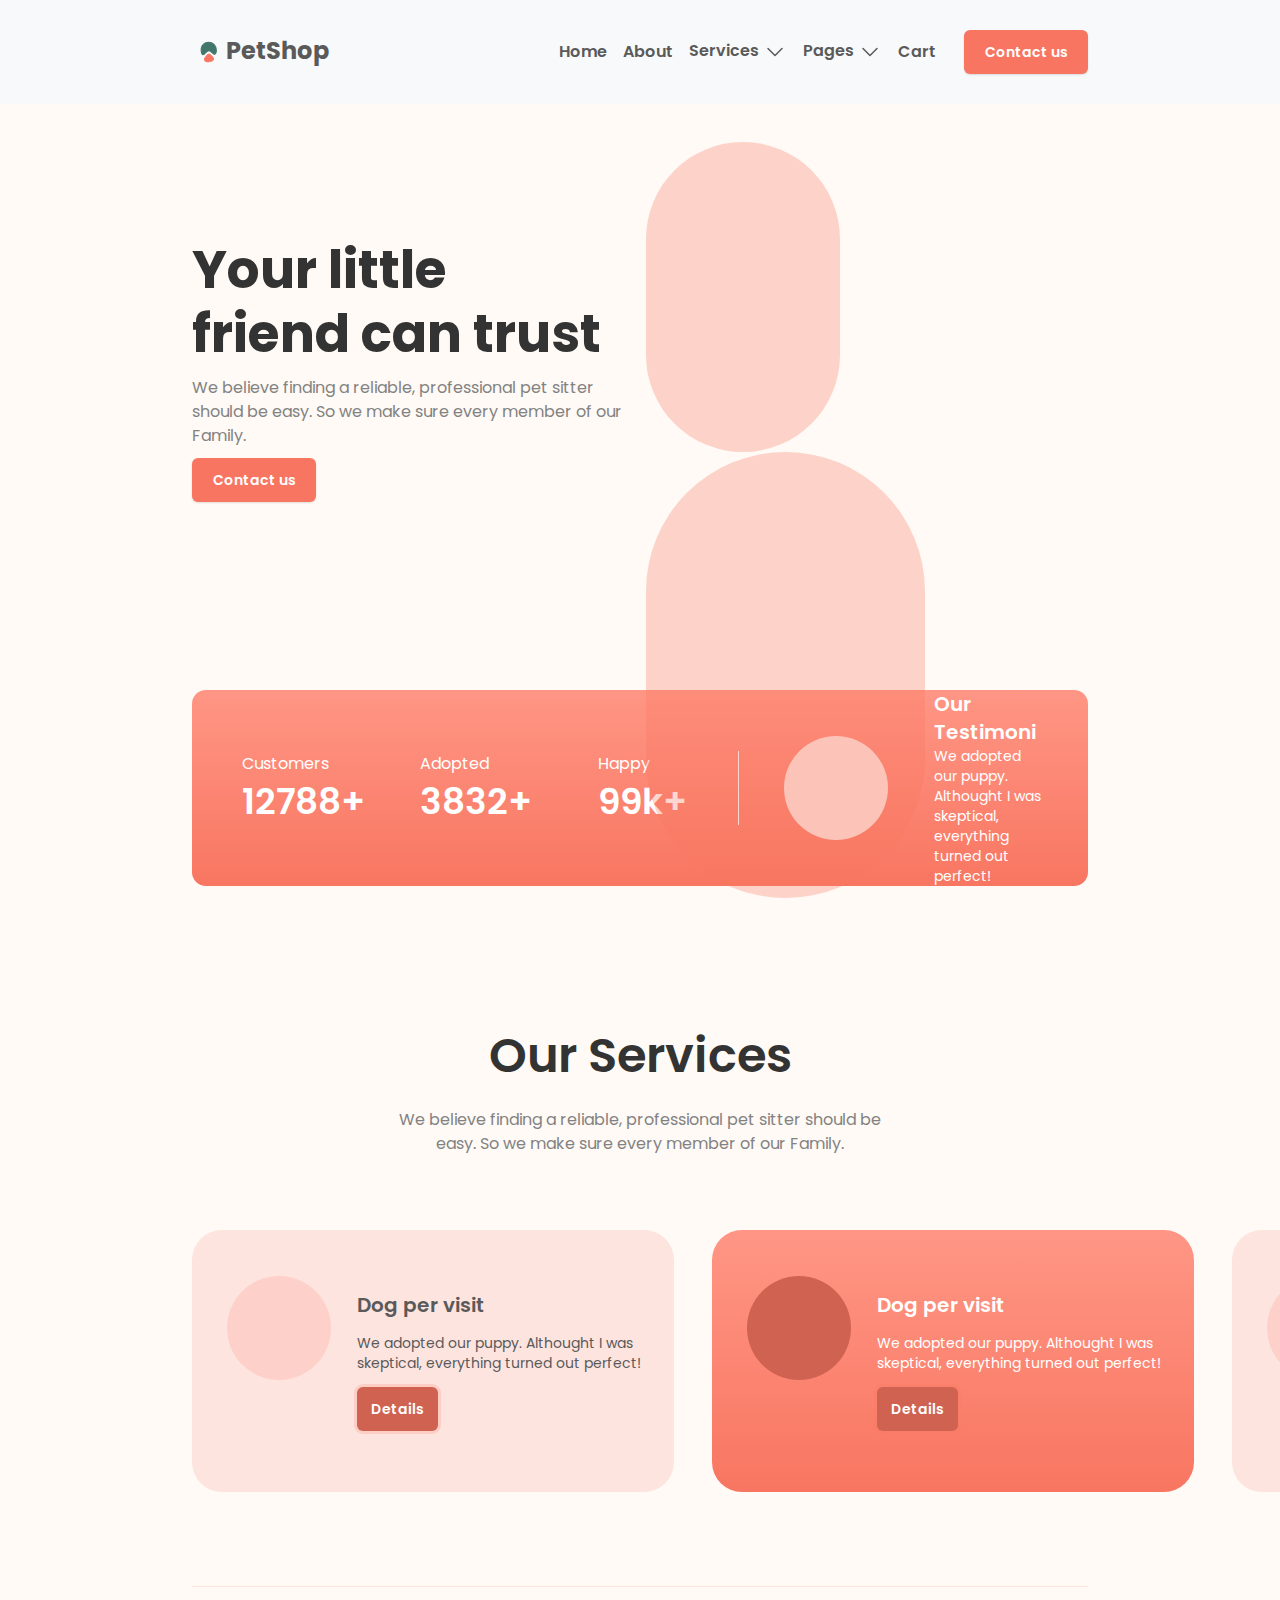
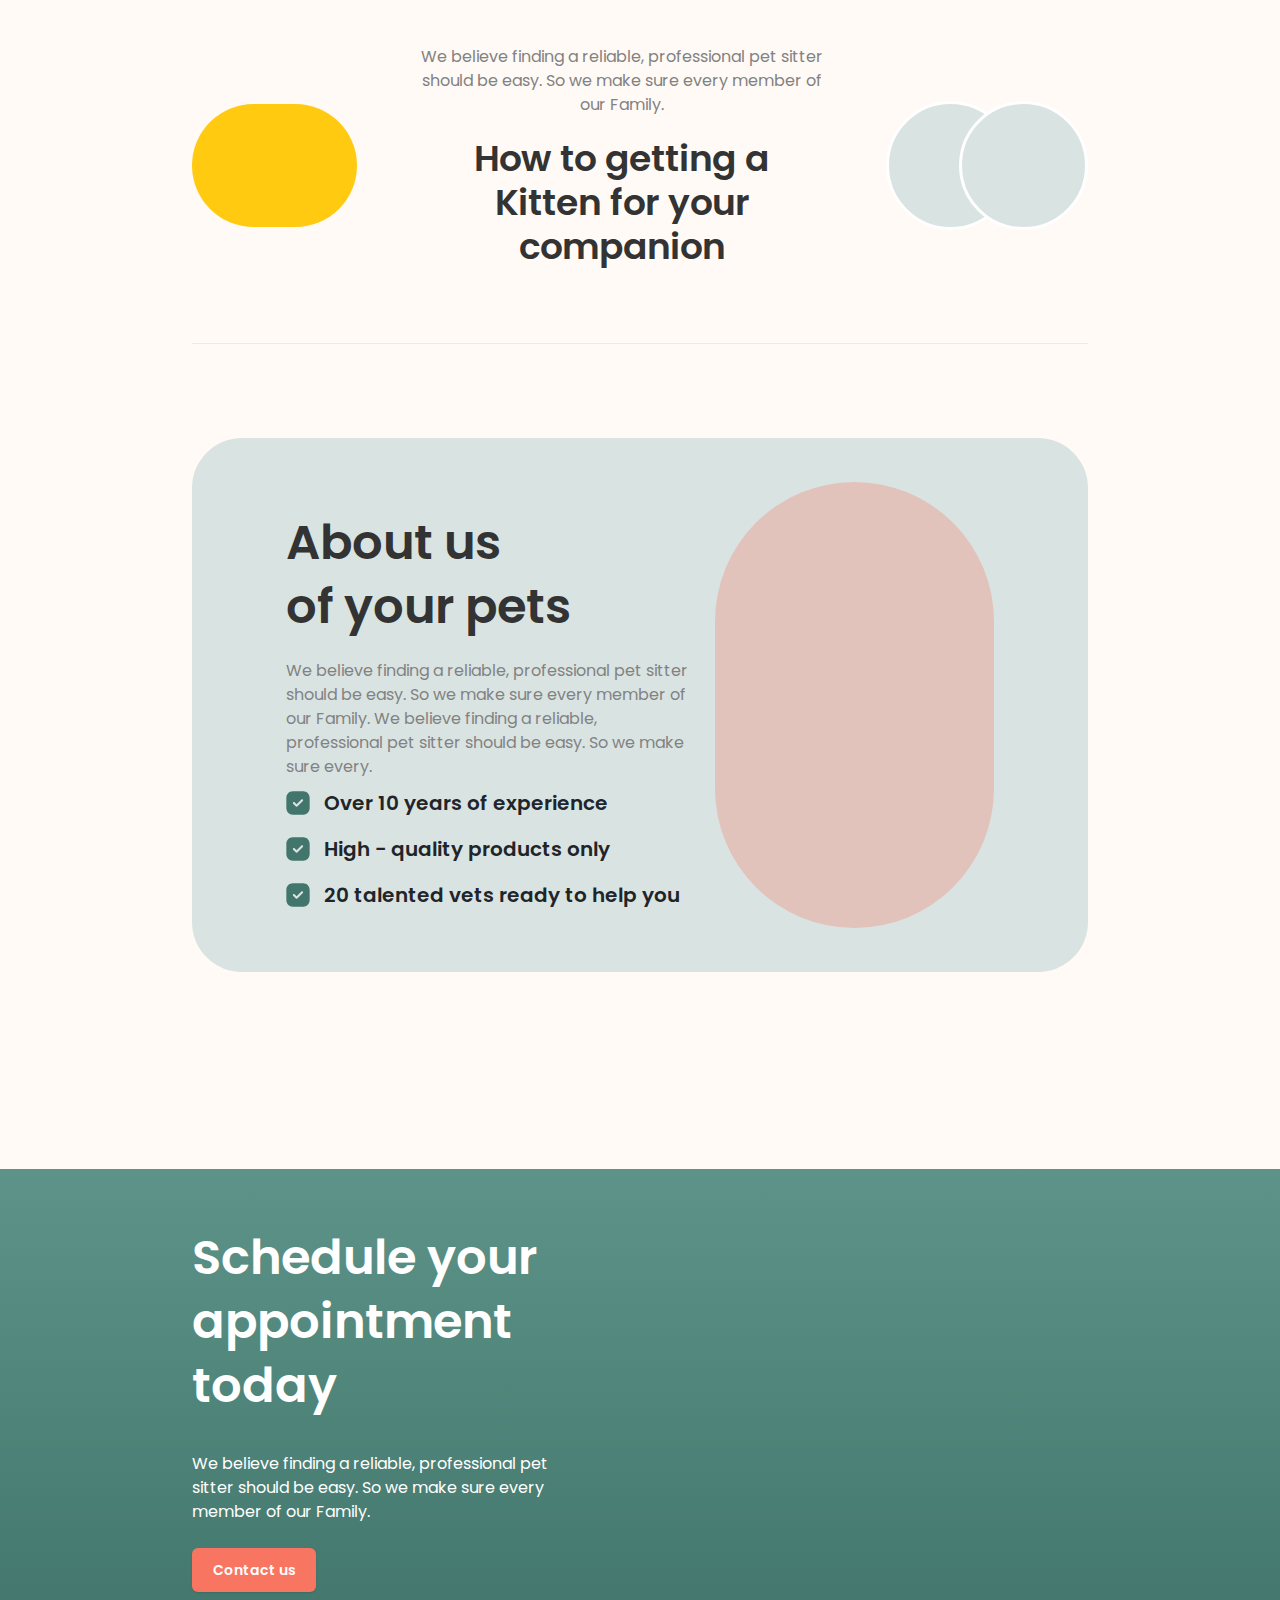
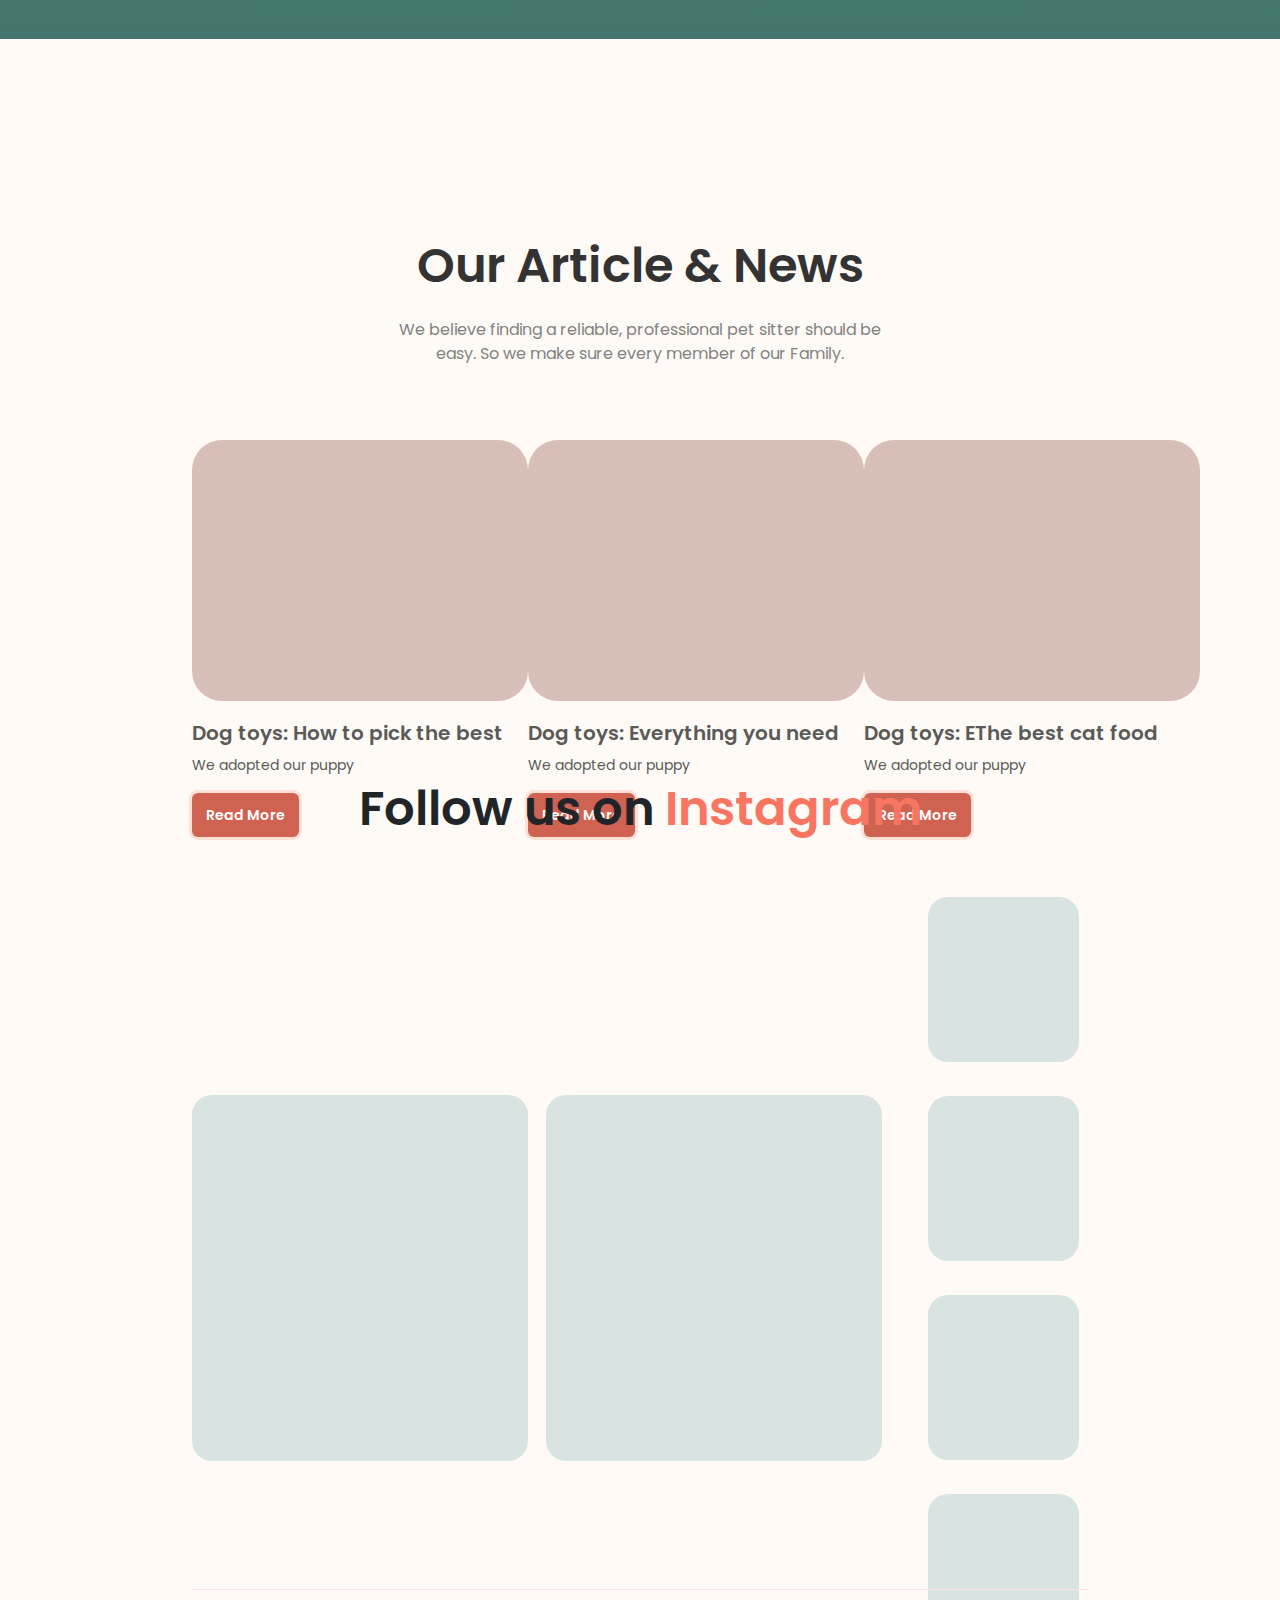
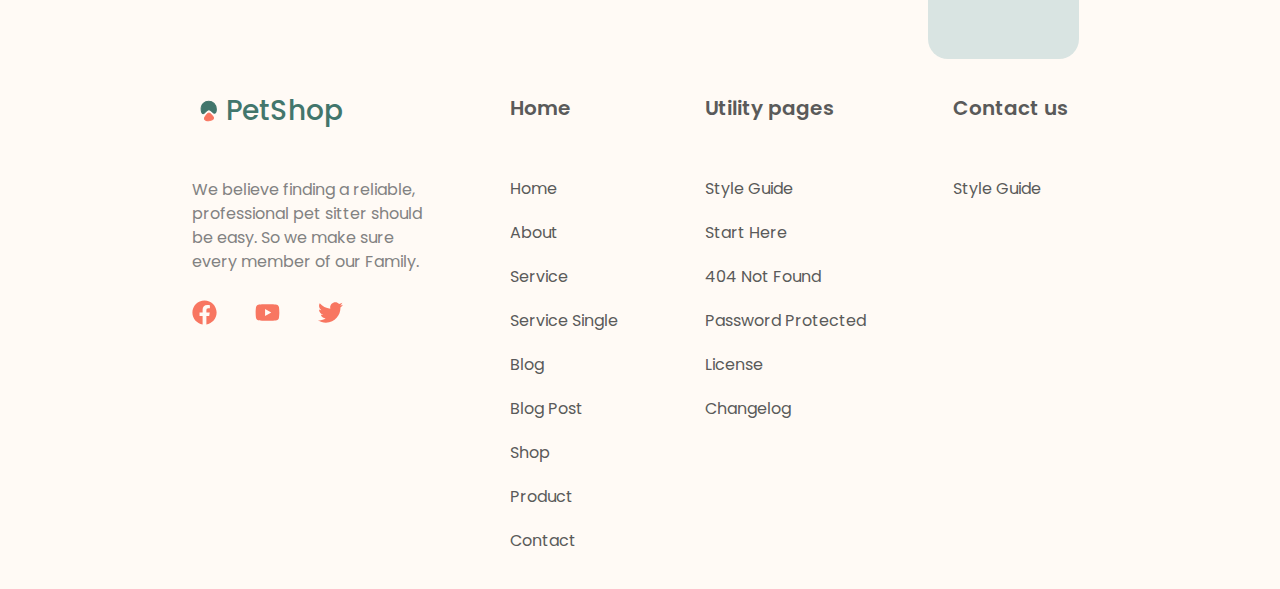
==== commit f0256cd3: "create all section, fix style. Start of work on website adaptation" ====
--- a/index.html
+++ b/index.html
@@ -234,8 +234,47 @@
             </div>
         </div>
     </div>
-    <footer>
-        
+    <footer class="footer-section container d-flex flex-column justify-content-start align-items-center">
+        <div class="footer-block d-flex flex-row justify-content-between align-items-start">
+            <div class="footer-logo d-flex flex-column">
+                <h3 class="d-flex flex-row">
+                    <img class="icon-project" src="images/project-icon.svg" alt="PetShop icon">
+                    PetShop
+                </h3>
+                <p>We believe finding a reliable, professional pet sitter should be easy. So we make sure every member
+                    of our Family.</p>
+                <div class="social-icons d-flex flex-row">
+                    <img src="images/facebook.svg" alt="facebook">
+                    <img src="images/youtube.svg" alt="youtube">
+                    <img src="images/twitter.svg" alt="twitter">
+                </div>
+            </div>
+            <div class="footer-home d-flex flex-column">
+                <h3>Home</h3>
+                <a href="#">Home</a>
+                <a href="#">About</a>
+                <a href="#">Service</a>
+                <a href="#">Service Single</a>
+                <a href="#">Blog</a>
+                <a href="#">Blog Post</a>
+                <a href="#">Shop</a>
+                <a href="#">Product</a>
+                <a href="#">Contact</a>
+            </div>
+            <div class="footer-pages d-flex flex-column">
+                <h3>Utility pages</h3>
+                <a href="#">Style Guide</a>
+                <a href="#">Start Here</a>
+                <a href="#">404 Not Found</a>
+                <a href="#">Password Protected</a>
+                <a href="#">License</a>
+                <a href="#">Changelog</a>
+            </div>
+            <div class="footer-contact d-flex flex-column">
+                <h3>Contact us</h3>
+                <a href="#">Style Guide</a>
+            </div>
+        </div>
     </footer>
     <script src="https://cdn.jsdelivr.net/npm/bootstrap@5.3.0/dist/js/bootstrap.bundle.min.js"></script>
 </body>
--- a/css/style.css
+++ b/css/style.css
@@ -11,9 +11,9 @@
     padding: 0;
 }
 
-.container {
-    padding: 0;
-    max-width: 80%;
+nav .container {
+    padding: 0;
+    max-width: 70%;
 }
 
 .icon-project {
@@ -53,7 +53,7 @@
 
 /* adap */
 @media (max-width: 992px) {
-    .container {
+    nav .container {
         padding-left: 16px;
         padding-right: 16px;
     }
@@ -64,11 +64,11 @@
 }
 
 /*home-section*/
-
 .home-section {
     height: 522px;
     width: 100%;
-    max-width: 80%;
+    max-width: 70%;
+    padding: 0;
 }
 
 .home-info h1 {
@@ -130,7 +130,7 @@
 
 .stats-block {
     width: 100%;
-    max-width: 80%;
+    max-width: 70%;
     background: linear-gradient(180deg, #FF9685 0%, #F87661 100%);
     height: 196px;
     border-radius: 14px;
@@ -138,12 +138,11 @@
 
 .stats-info {
     margin: 0 12px 0 40px;
-    width: 50%;
 }
 
 .stats-content {
+    width: 138px;
     padding: 60px 0 60px 0;
-    width: 33%;
 }
 
 .stats-content:nth-of-type(2) {
@@ -172,10 +171,6 @@
     margin: 0;
 }
 
-.stats-testimoni {
-    width: 50%;
-}
-
 .stats-separator {
     width: 1px;
     height: 74px;
@@ -203,16 +198,16 @@
     font-size: 14px;
     font-weight: 400;
     line-height: 20px;
-    letter-spacing: -0.6%;
+    letter-spacing: -1.6%;
     margin: 0;
 }
 
 /* services */
-
 .services-section {
     height: 606px;
     width: 100%;
-    max-width: 80%;
+    max-width: 70%;
+    padding: 0;
 }
 
 .services-section h1 {
@@ -303,14 +298,13 @@
 }
 
 /* warranty */
-
 .warranty-section {
     height: 418px;
 }
 
 .warranty-block {
     width: 100%;
-    max-width: 80%;
+    max-width: 70%;
     border-top: 1px solid #FEE4DF;
     border-bottom: 1px solid #FEE4DF;
 }
@@ -323,7 +317,7 @@
 }
 
 .warranty-info {
-    width: 40%;
+    width: 45%;
     margin: 48px 0 64px 0;
 }
 
@@ -334,6 +328,7 @@
     line-height: 24px;
     letter-spacing: -1.1%;
     padding: 10px 0 10px 0;
+    margin: 0;
 }
 
 .warranty-info h3 {
@@ -343,24 +338,26 @@
     line-height: 44px;
     letter-spacing: -2.2%;
     padding: 10px;
+    margin: 0;
 }
 
 /* about */
-
 .about-section {
     height: 662px;
+    max-width: 100%;
+    width: 70%;
+    padding: 0;
 }
 
 .about-block {
     background: #D9E4E2;
     height: 534px;
-    width: 100%;
     border-radius: 50px;
     padding: 0 94px 0 94px;
 }
 
 .about-info {
-    width: 50%;
+    width: 57%;
 }
 
 .about-info h1 {
@@ -402,7 +399,6 @@
     border-radius: 200px;
     background: #F87661;
     padding: 0;
-    margin: 0 0 0 96px;
 }
 
 /* appointment */
@@ -415,7 +411,7 @@
 }
 
 .appointment-info {
-    width: 80%;
+    width: 70%;
     max-width: 100%;
 }
 
@@ -448,8 +444,8 @@
 .another-section {
     height: 741px;
     width: 100%;
-    max-width: 80%;
-
+    max-width: 70%;
+    padding: 0;
 }
 
 .another-info h1 {
@@ -522,6 +518,9 @@
 /* social */
 .social-section {
     height: 624px;
+    width: 100%;
+    max-width: 70%;
+    padding: 0;
 }
 
 .social-info h1 {
@@ -552,15 +551,86 @@
 .social-two-img {
     width: 336px;
     height: 366px;
-    background: #C4C4C4;
+    background: #D9E4E2;
     border-radius: 20px;
 }
 
 .social-four-img {
     width: 151px;
     height: 165px;
-    background-color: #C4C4C4;
+    background-color: #D9E4E2;
     border-radius: 20px;
 }
 
-/* footer */+/* footer */
+
+.footer-section {
+    height: 600px;
+    width: 100%;
+    max-width: 70%;
+    padding: 0;
+    margin-top: 64px;
+}
+
+.footer-block {
+    border-top: 1px solid #FEE4DF;
+    padding: 64px 0 0 0;
+}
+
+.footer-logo,
+.footer-home,
+.footer-pages,
+.footer-contact {
+    gap: 10px;
+}
+
+.footer-logo {
+    width: 28%;
+    color: #42766C;
+    text-decoration: none;
+    font-size: 24px;
+    font-weight: 700;
+    line-height: 32px;
+
+    h3 {
+        margin: 0;
+        padding: 40px 0 40px 0;
+    }
+
+    p {
+        color: #828282;
+        font-size: 16px;
+        font-weight: 400;
+        line-height: 24px;
+        letter-spacing: -1.1%;
+    }
+
+    .social-icons {
+        gap: 38px;
+    }
+}
+
+.footer-home h3,
+.footer-pages h3,
+.footer-contact h3 {
+    color: #5A5A5A;
+    text-decoration: none;
+    font-size: 20px;
+    font-weight: 600;
+    line-height: 28px;
+    letter-spacing: -1.7%;
+    margin: 0;
+    padding: 40px 20px 40px 20px;
+}
+
+.footer-home a,
+.footer-pages a,
+.footer-contact a {
+    color: #5A5A5A;
+    text-decoration: none;
+    font-size: 16px;
+    font-weight: 400;
+    line-height: 24px;
+    letter-spacing: -1.1%;
+    padding: 5px 20px 5px 20px;
+}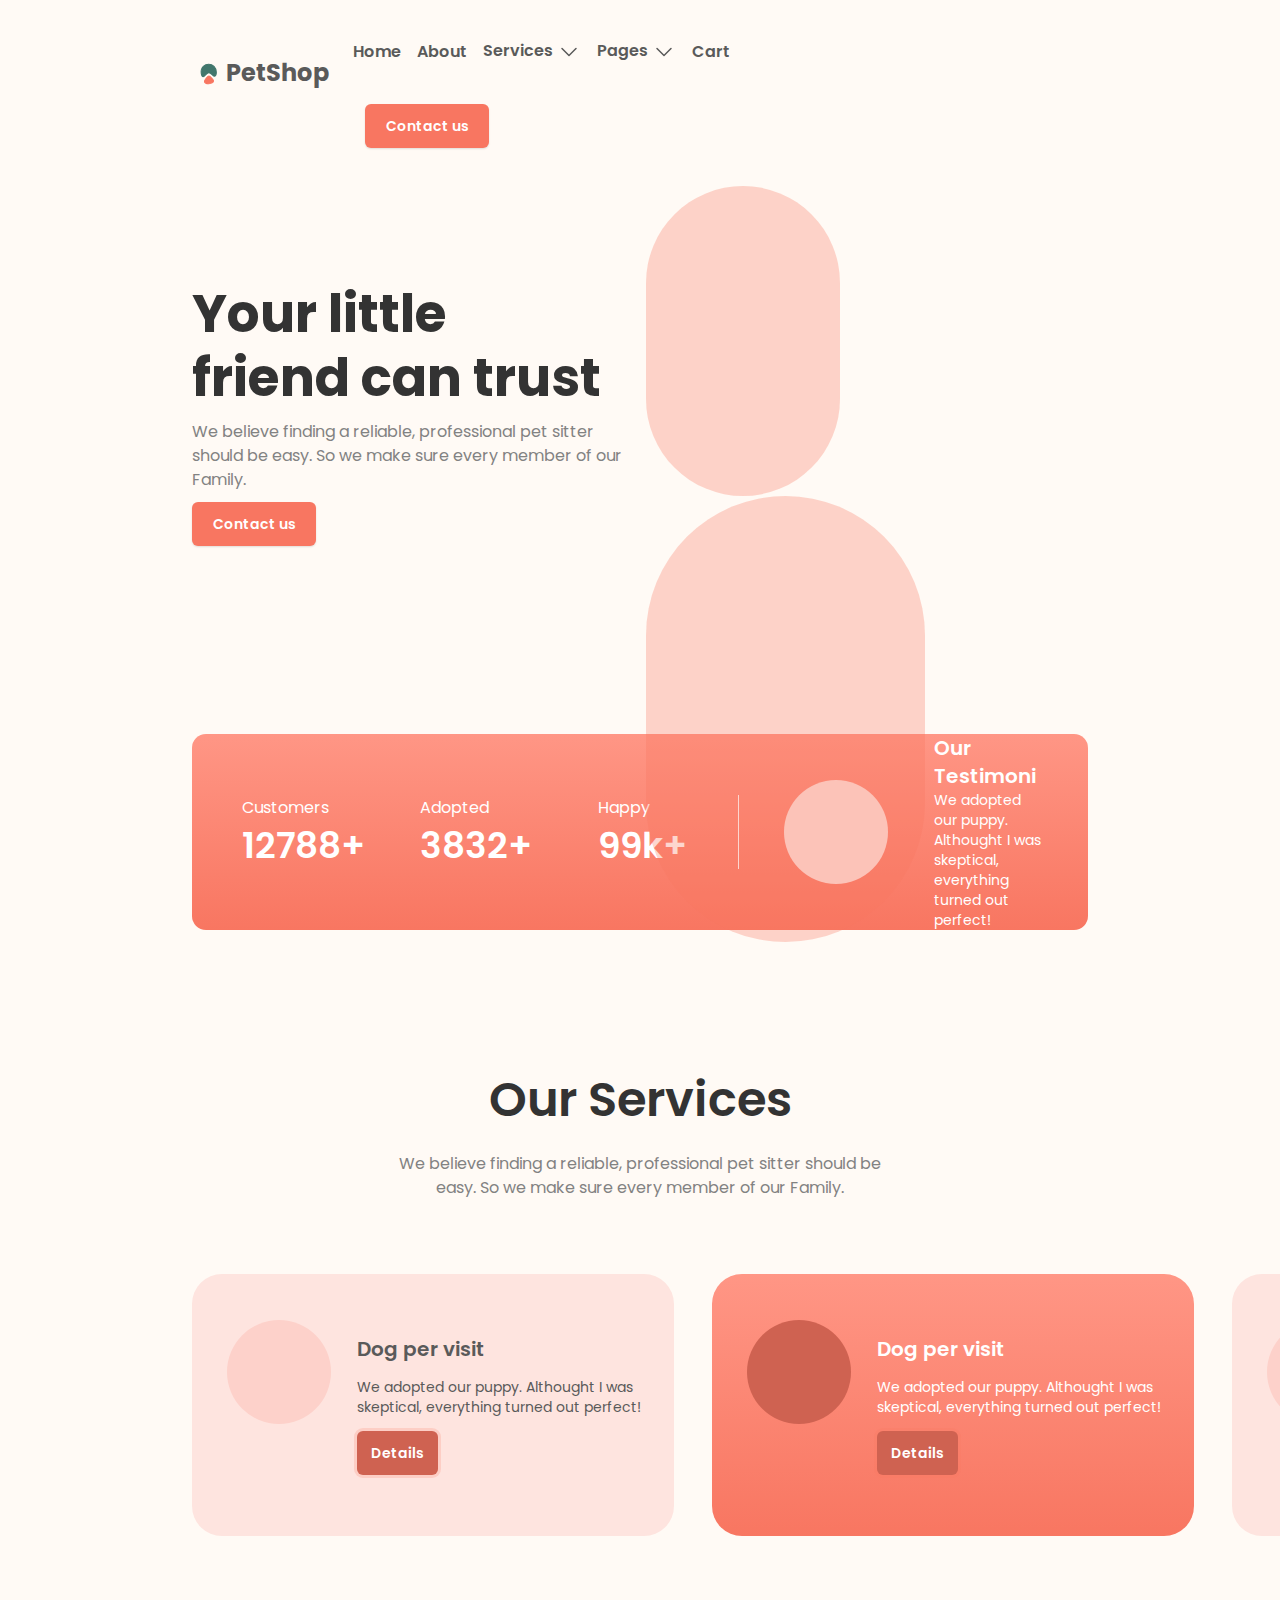
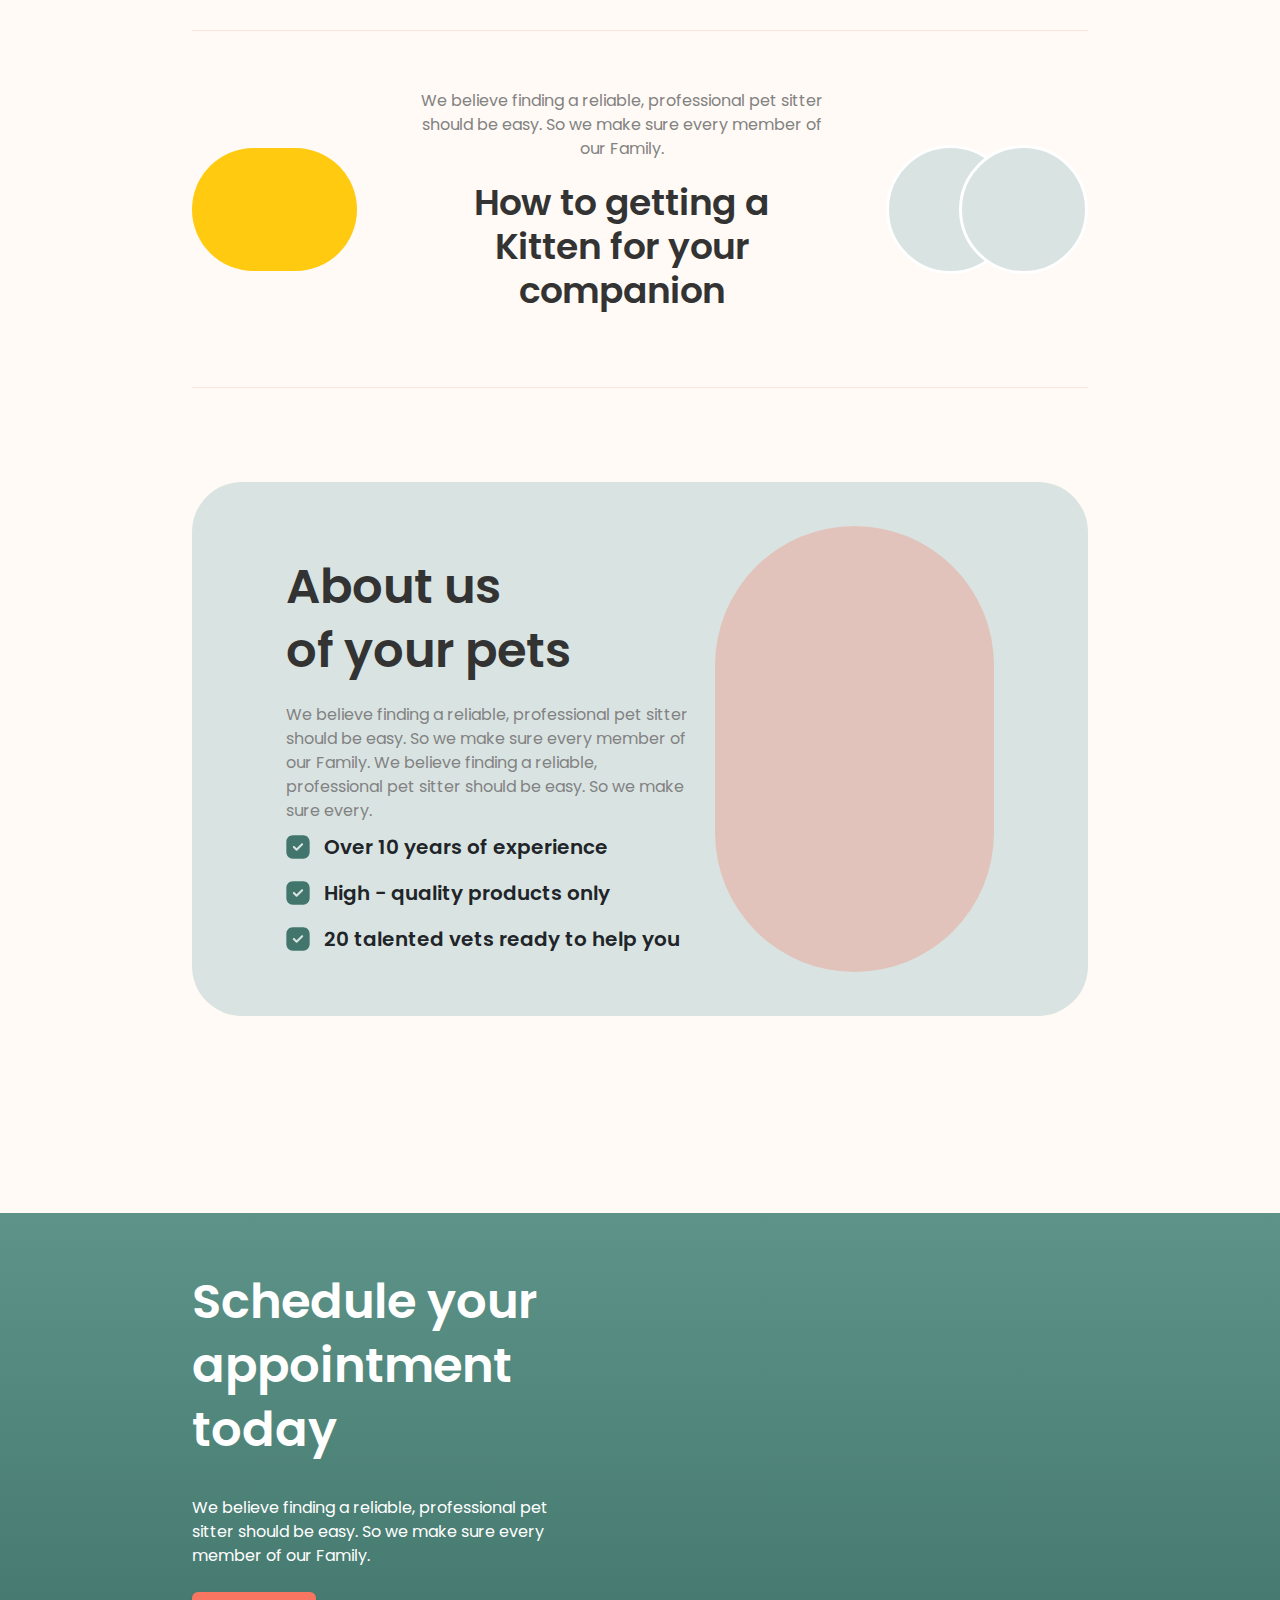
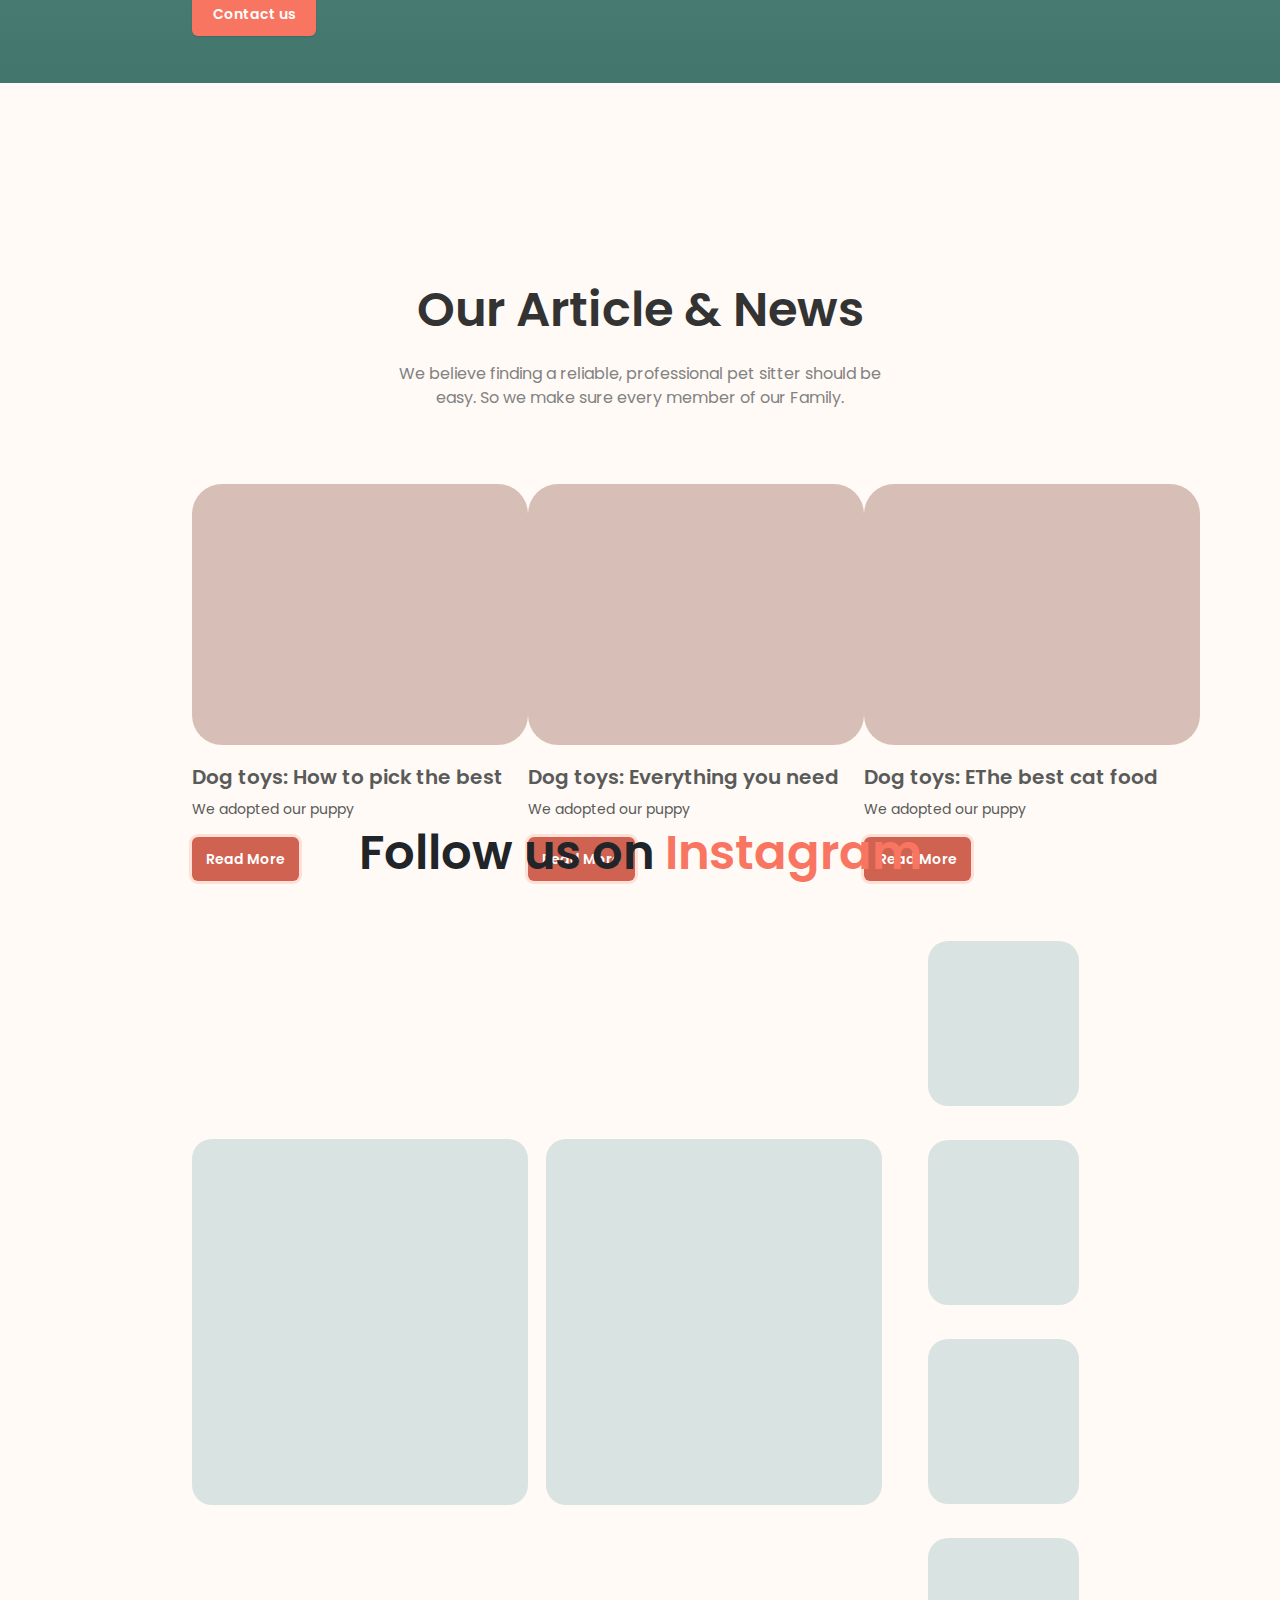
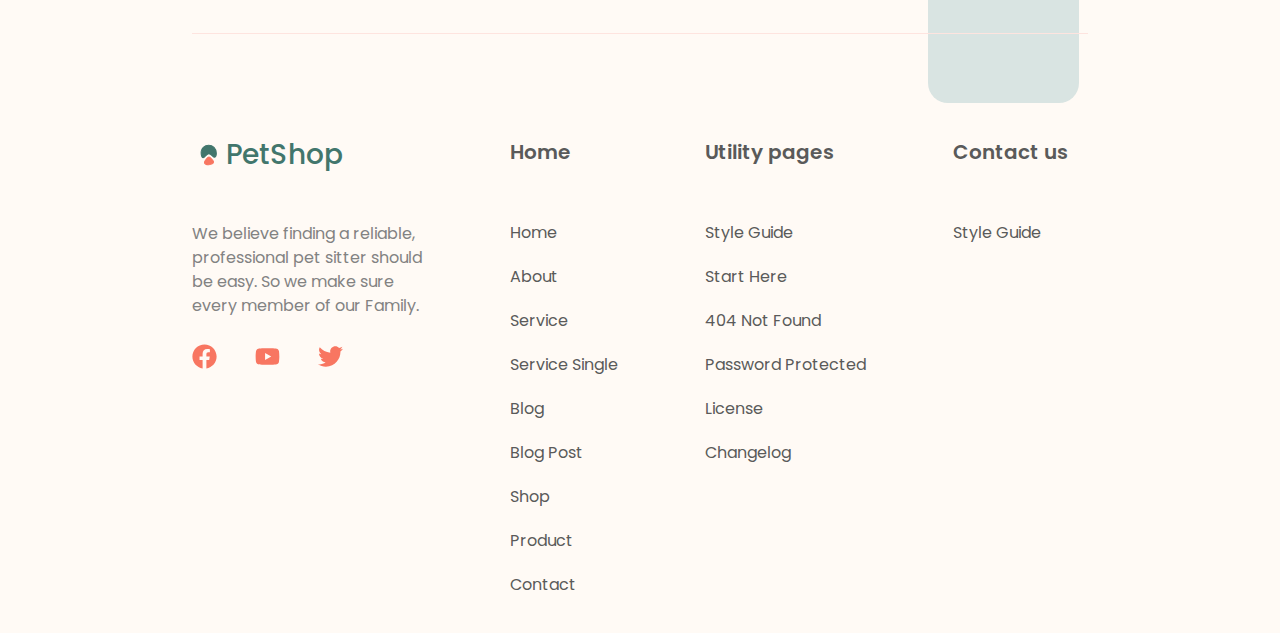
==== commit 81cf6e4e: "start adaptation" ====
--- a/index.html
+++ b/index.html
@@ -15,7 +15,7 @@
 
 <body>
     <div class="navbar justify-content-center">
-        <nav class="navbar navbar-expand-lg bg-body-tertiary">
+        <nav class="navbar navbar-expand-lg">
             <div class="container">
                 <a class="navbar-brand" href="#"><img class="icon-project" src="images/project-icon.svg"
                         alt="PetShop icon">PetShop</a>
@@ -24,7 +24,7 @@
                     aria-expanded="false" aria-label="Переключатель навигации">
                     <span class="navbar-toggler-icon"></span>
                 </button>
-                <div class="collapse navbar-collapse justify-content-end" id="navbarSupportedContent">
+                <div class="collapse navbar-collapse justify-content-end flex-sm-column align-items-sm-start" id="navbarSupportedContent">
                     <ul class="navbar-nav d-flex align-items-center">
                         <li class="nav-item">
                             <a class="nav-link" href="#">Home</a>
--- a/css/style.css
+++ b/css/style.css
@@ -51,8 +51,8 @@
     margin-left: 20px;
 }
 
-/* adap */
-@media (max-width: 992px) {
+/* adaptation */
+@media (max-width: 991px) {
     nav .container {
         padding-left: 16px;
         padding-right: 16px;
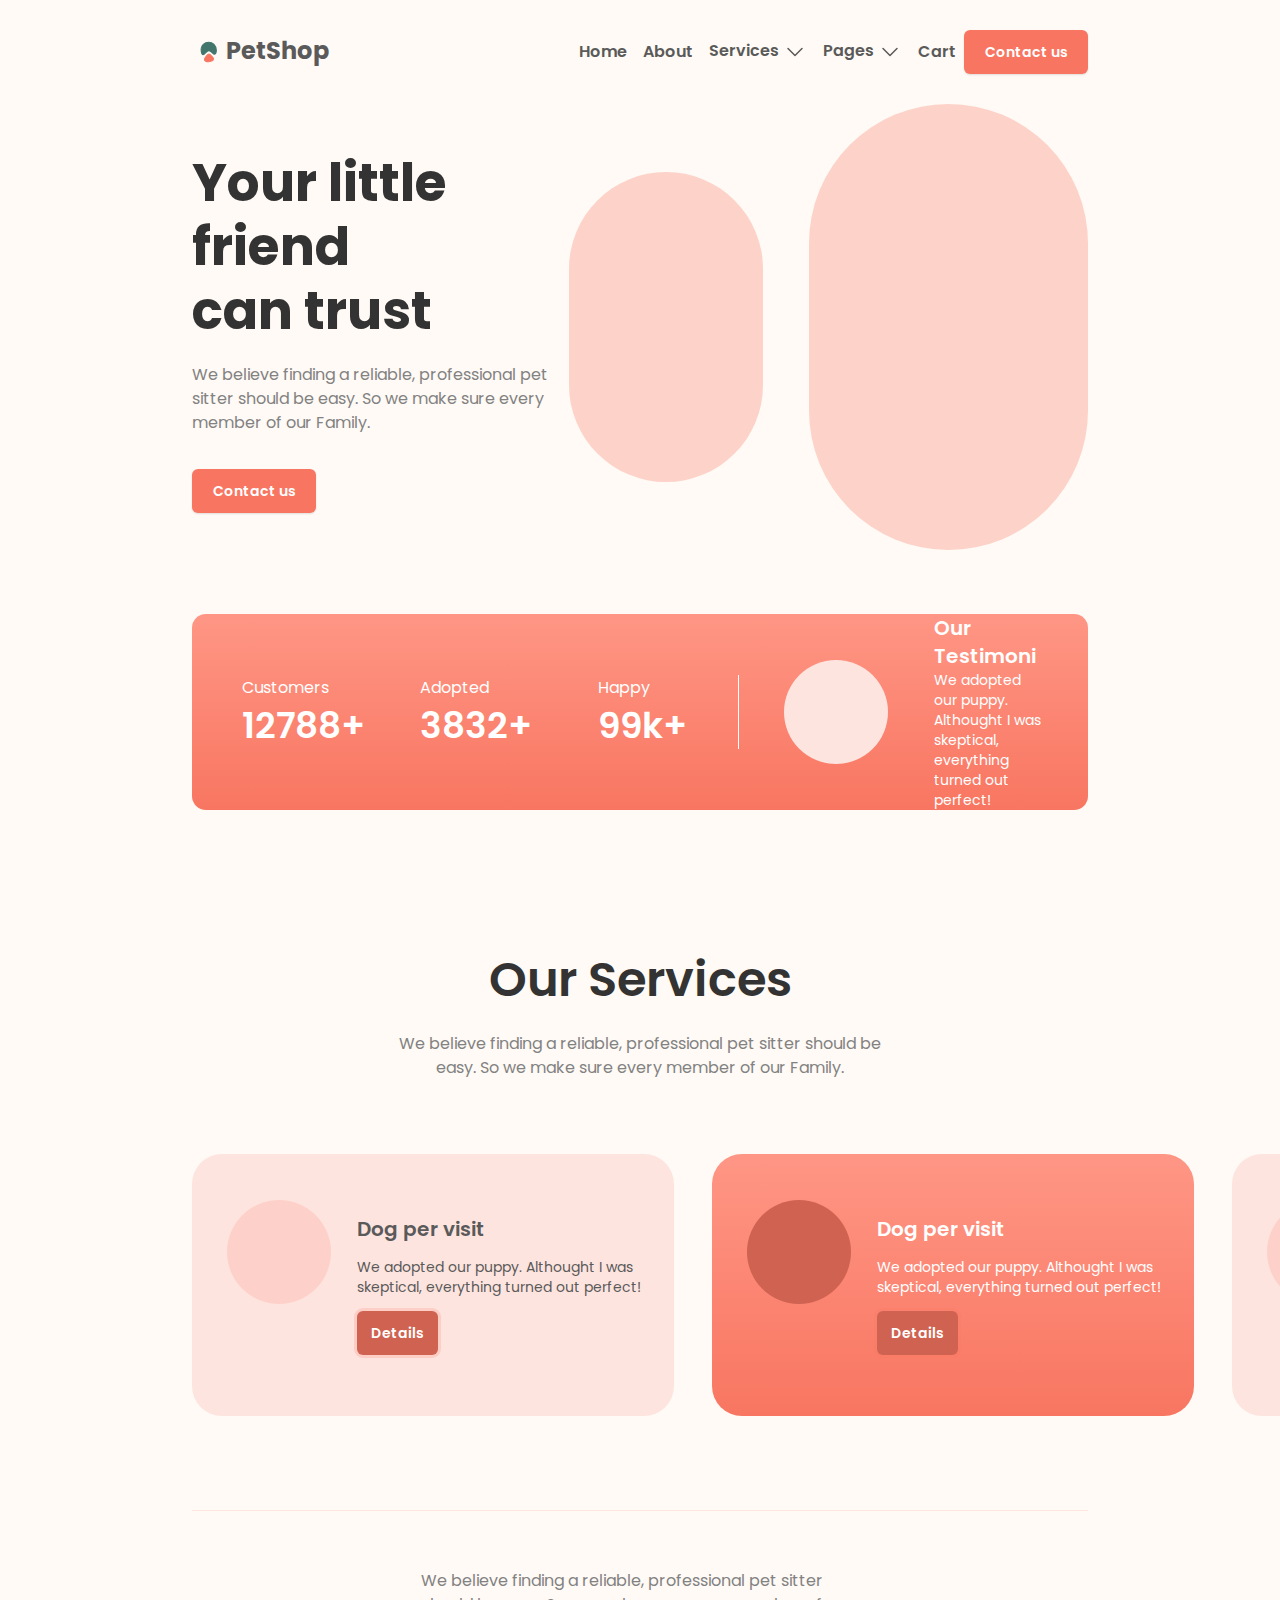
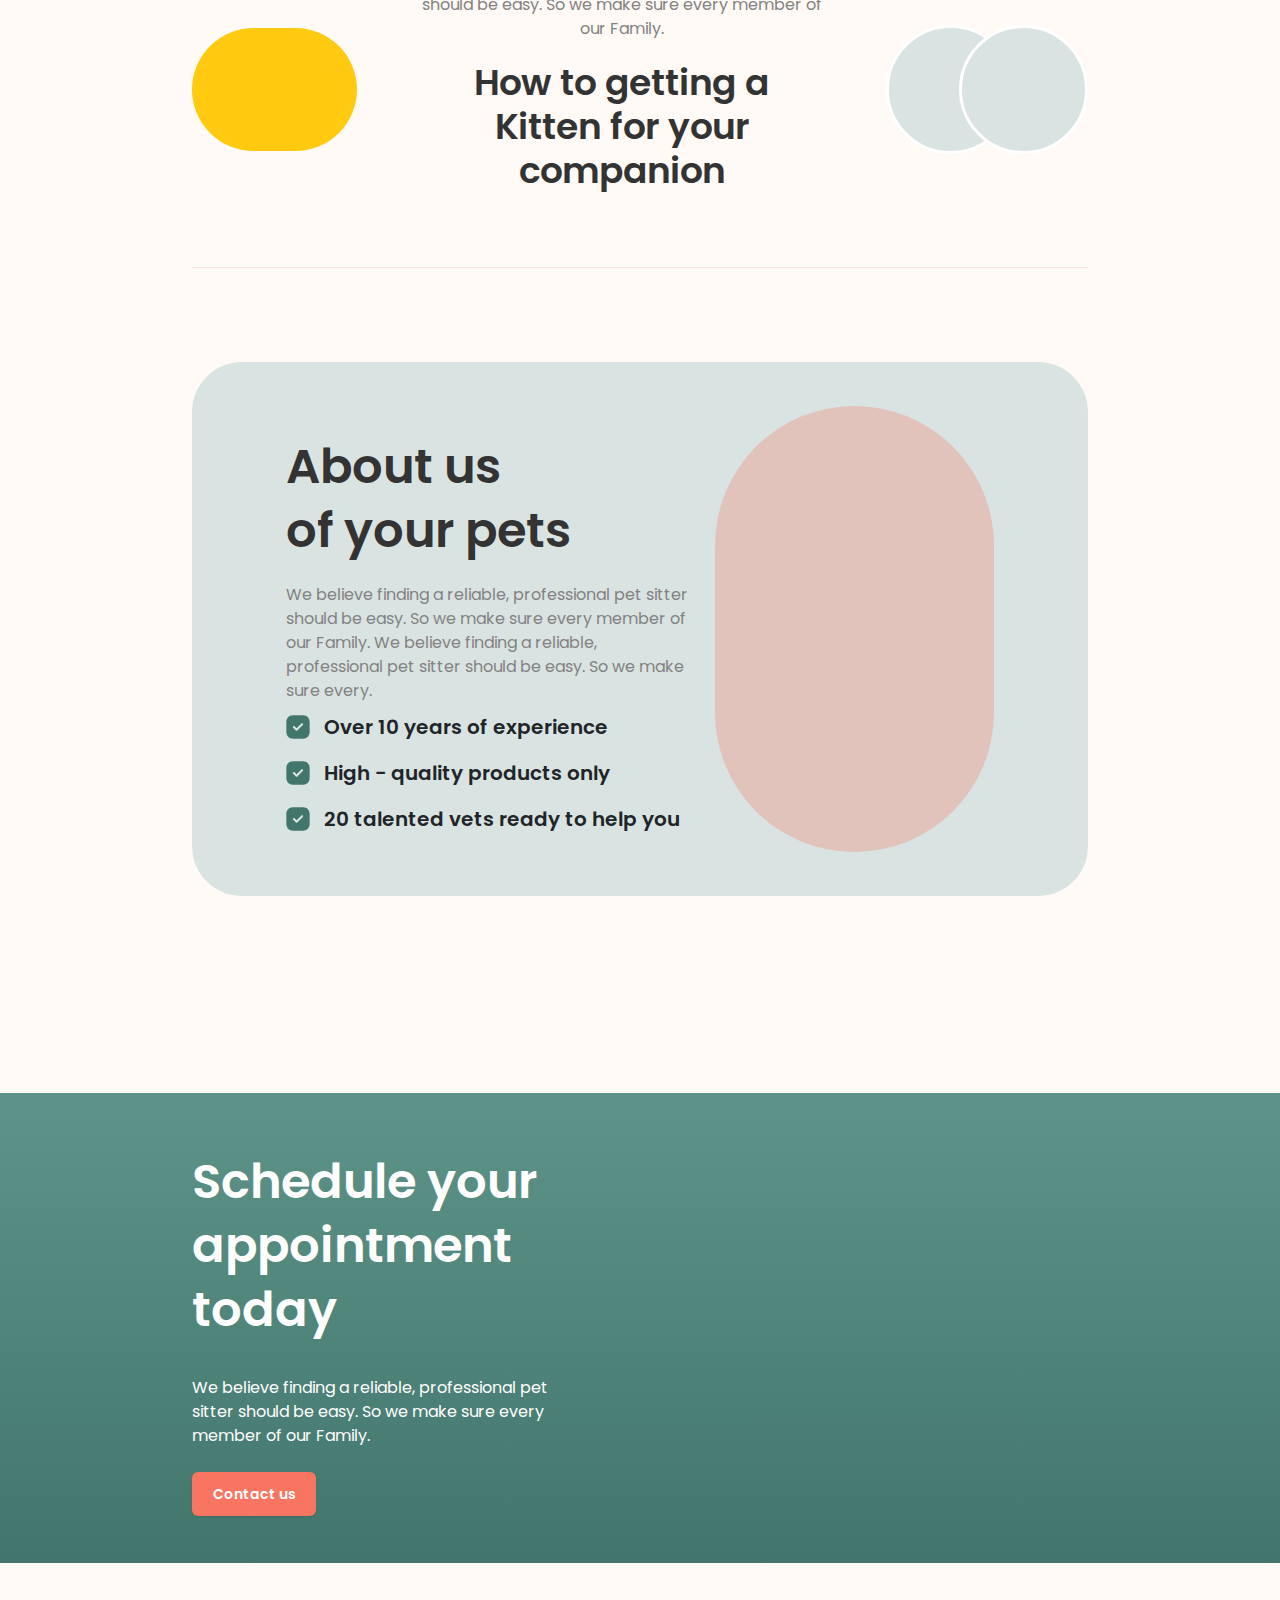
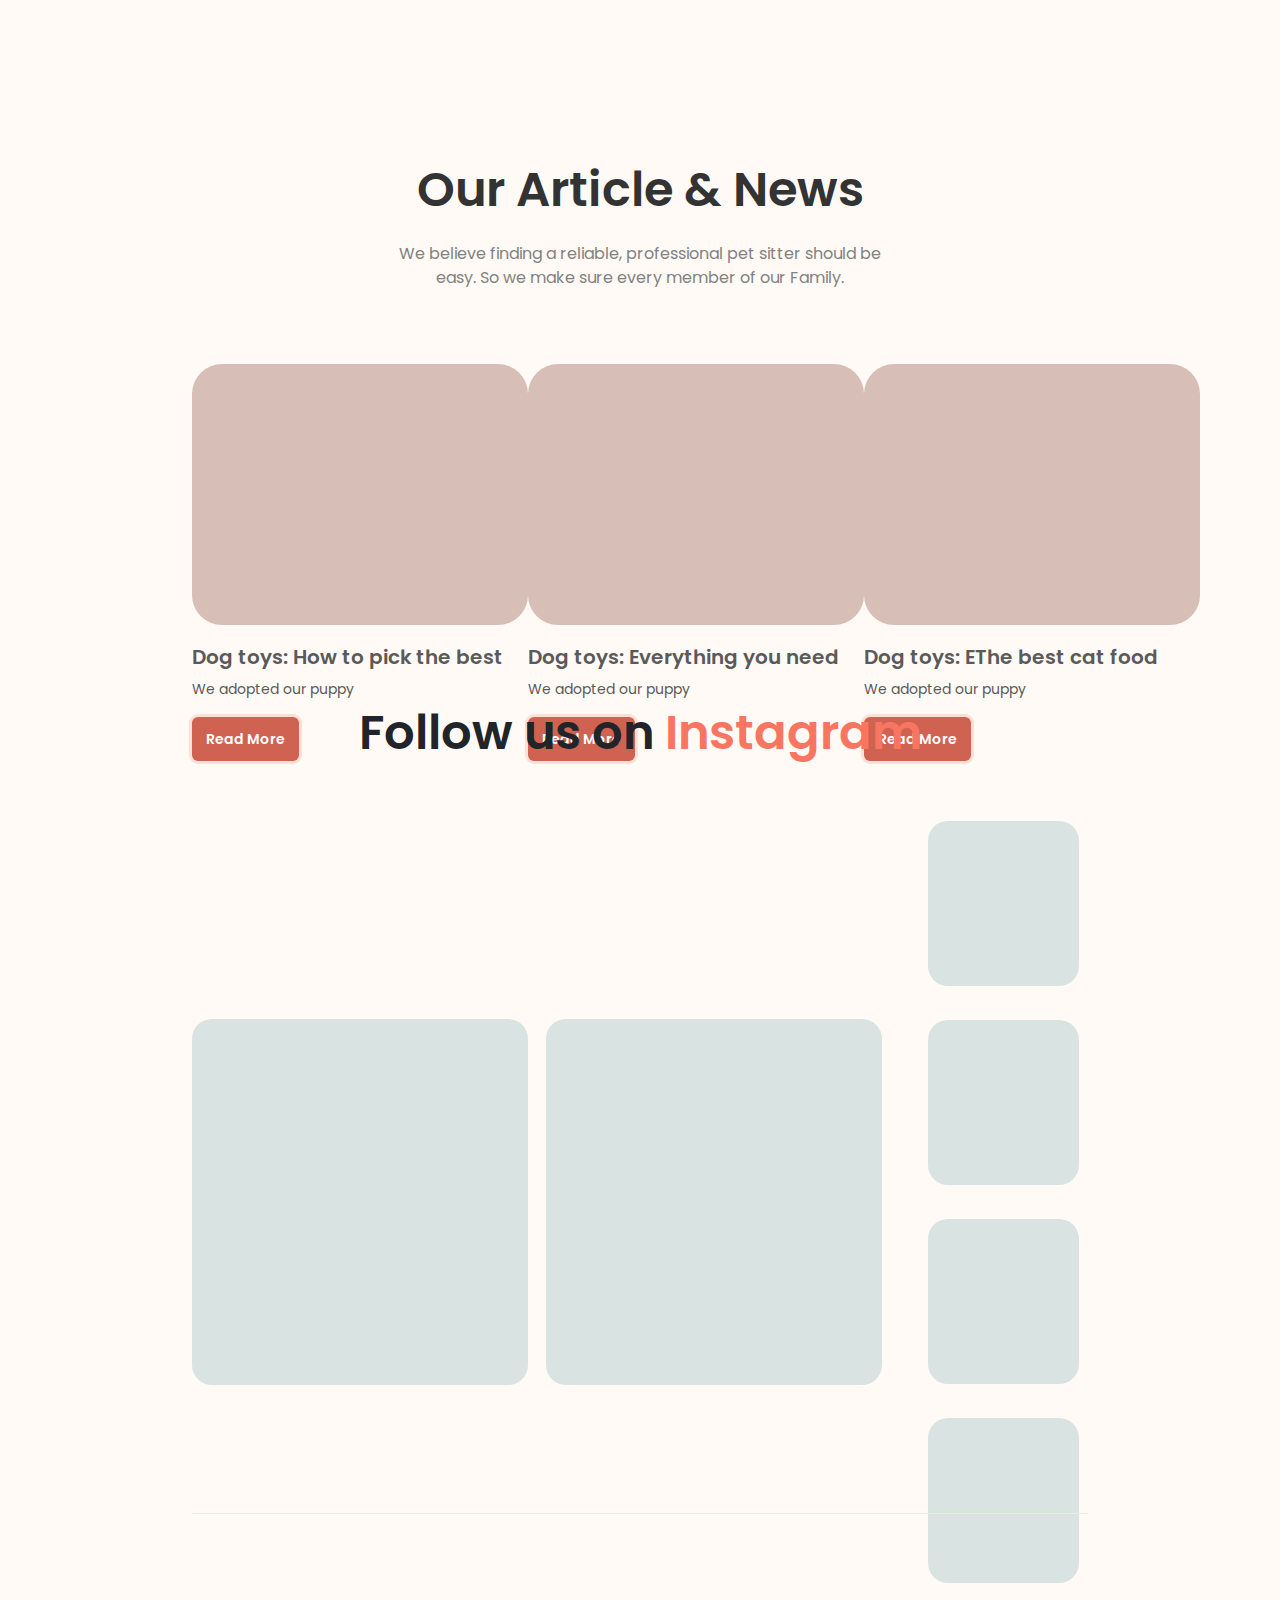
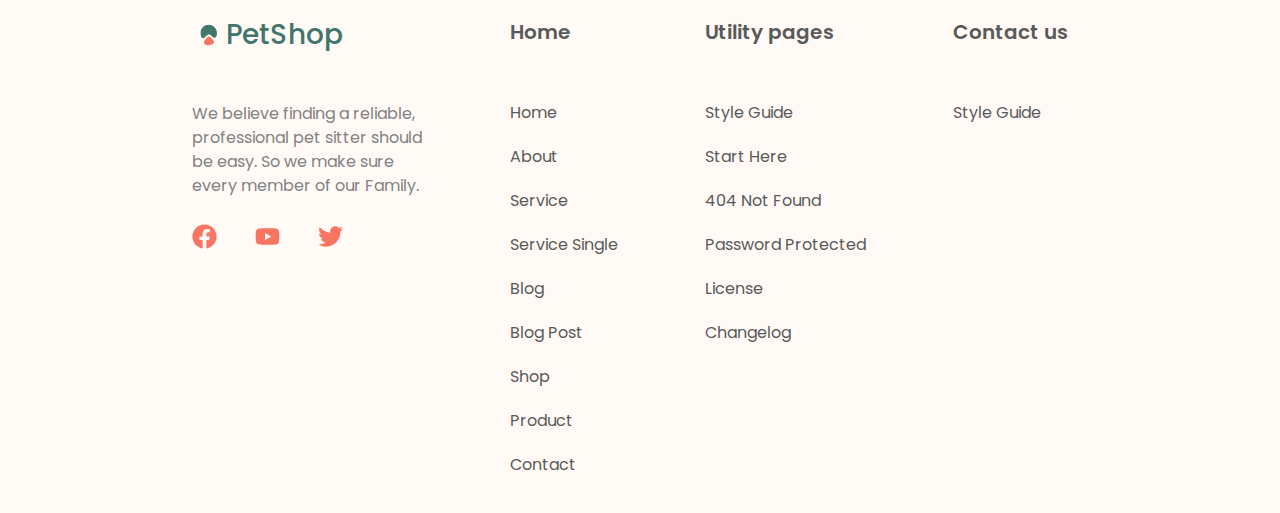
==== commit db102d0b: "adapted nav and info sections" ====
--- a/index.html
+++ b/index.html
@@ -24,8 +24,8 @@
                     aria-expanded="false" aria-label="Переключатель навигации">
                     <span class="navbar-toggler-icon"></span>
                 </button>
-                <div class="collapse navbar-collapse justify-content-end flex-sm-column align-items-sm-start" id="navbarSupportedContent">
-                    <ul class="navbar-nav d-flex align-items-center">
+                <div class="collapse navbar-collapse justify-content-lg-end" id="navbarSupportedContent">
+                    <ul class="navbar-nav d-flex align-items-lg-center align-items-sm-start">
                         <li class="nav-item">
                             <a class="nav-link" href="#">Home</a>
                         </li>
@@ -42,19 +42,24 @@
                             <a class="nav-link" href="#">Cart</a>
                         </li>
                     </ul>
-                    <button class="btn btn-contact">Contact us</button>
+                    <button class="btn btn-contact m-sm-0">Contact us</button>
                 </div>
             </div>
         </nav>
     </div>
-    <div class="home-section container d-flex justify-content-between align-items-center">
-        <div class="home-info">
-            <h1>Your little friend can trust</h1>
-            <p>We believe finding a reliable, professional pet sitter should be easy. So we make sure every member of
-                our Family.</p>
-            <button class="btn-contact">Contact us</button>
-        </div>
-        <div class="home-images row justify-content-between align-items-center">
+    <div class="home-section container-lg d-flex flex-column flex-lg-row justify-content-between align-items-center">
+        <div class="home-info text-center text-lg-start mb-4 mb-lg-0">
+            <h1>
+                Your little friend<br>
+                <span>can trust</span>
+            </h1>
+            <p>
+                We believe finding a reliable, professional pet sitter should be easy. 
+                So we make sure every member of our Family.
+            </p>
+            <button class="btn btn-contact">Contact us</button>
+        </div>
+        <div class="home-images d-flex justify-content-between align-items-center">
             <div class="home-first-img"></div>
             <div class="home-second-img"></div>
         </div>
--- a/css/style.css
+++ b/css/style.css
@@ -51,21 +51,25 @@
     margin-left: 20px;
 }
 
-/* adaptation */
-@media (max-width: 991px) {
+/* adaptation navbar*/
+@media (max-width: 992px) {
     nav .container {
-        padding-left: 16px;
-        padding-right: 16px;
+        margin-top: 20px;
     }
 
     .navbar ul li a {
-        padding: 20px 10px;
-    }
-}
-
-/*home-section*/
+        padding: 10px 0;
+    }
+}
+
+@media (max-width:577px) {
+    .navbar .btn-contact {
+        margin: 0;
+    }
+}
+
+/* home-section */
 .home-section {
-    height: 522px;
     width: 100%;
     max-width: 70%;
     padding: 0;
@@ -76,10 +80,13 @@
     color: #333333;
     font-size: 52px;
     line-height: 64px;
-    width: 418px;
-    height: 128px;
-    padding: 10px 0px 10px 0;
-    margin: 0 0 10px 0;
+    padding: 10px 0;
+    margin: 0;
+    word-break: break-word;
+}
+
+.home-info h1 span {
+    display: block;
 }
 
 .home-info p {
@@ -87,11 +94,9 @@
     font-size: 16px;
     line-height: 24px;
     color: #828282;
-    letter-spacing: -1.1%;
-    width: 454px;
-    height: 68px;
-    margin: 0px;
-    padding: 10px 0px 10px 0px;
+    max-width: 454px;
+    margin: 0;
+    padding: 10px 0;
 }
 
 .home-info .btn-contact {
@@ -99,9 +104,8 @@
 }
 
 .home-images {
-    width: 519px;
-    height: 446px;
-    margin: 0;
+    width: auto;
+    gap: 46px;
 }
 
 .home-first-img,
@@ -109,7 +113,6 @@
     opacity: 0.3;
     border-radius: 200px;
     background: #F87661;
-    padding: 0;
 }
 
 .home-first-img {
@@ -120,6 +123,74 @@
 .home-second-img {
     width: 279px;
     height: 446px;
+}
+
+@media (max-width: 1199px) {
+    .home-info h1 {
+        font-size: 40px;
+        line-height: 48px;
+    }
+
+    .home-info p {
+        font-size: 14px;
+        line-height: 20px;
+    }
+
+    .home-images {
+        gap: 30px;
+    }
+
+    .home-first-img {
+        width: 160px;
+        height: 256px;
+    }
+
+    .home-second-img {
+        width: 230px;
+        height: 368px;
+    }
+}
+
+@media (max-width: 991px) {
+    .home-info h1 {
+        font-size: 36px;
+        line-height: 44px;
+    }
+
+    .home-section {
+        padding: 0 15px;
+    }
+
+    .home-images {
+        justify-content-between;
+        gap: 20px;
+    }
+
+    .home-first-img {
+        width: 140px;
+        height: 220px;
+    }
+
+    .home-second-img {
+        width: 200px;
+        height: 300px;
+    }
+}
+
+@media (max-width: 576px) {
+    .home-images {
+        gap: 15px;
+    }
+
+    .home-first-img {
+        width: 100px;
+        height: 160px;
+    }
+
+    .home-second-img {
+        width: 150px;
+        height: 240px;
+    }
 }
 
 /* statistics */
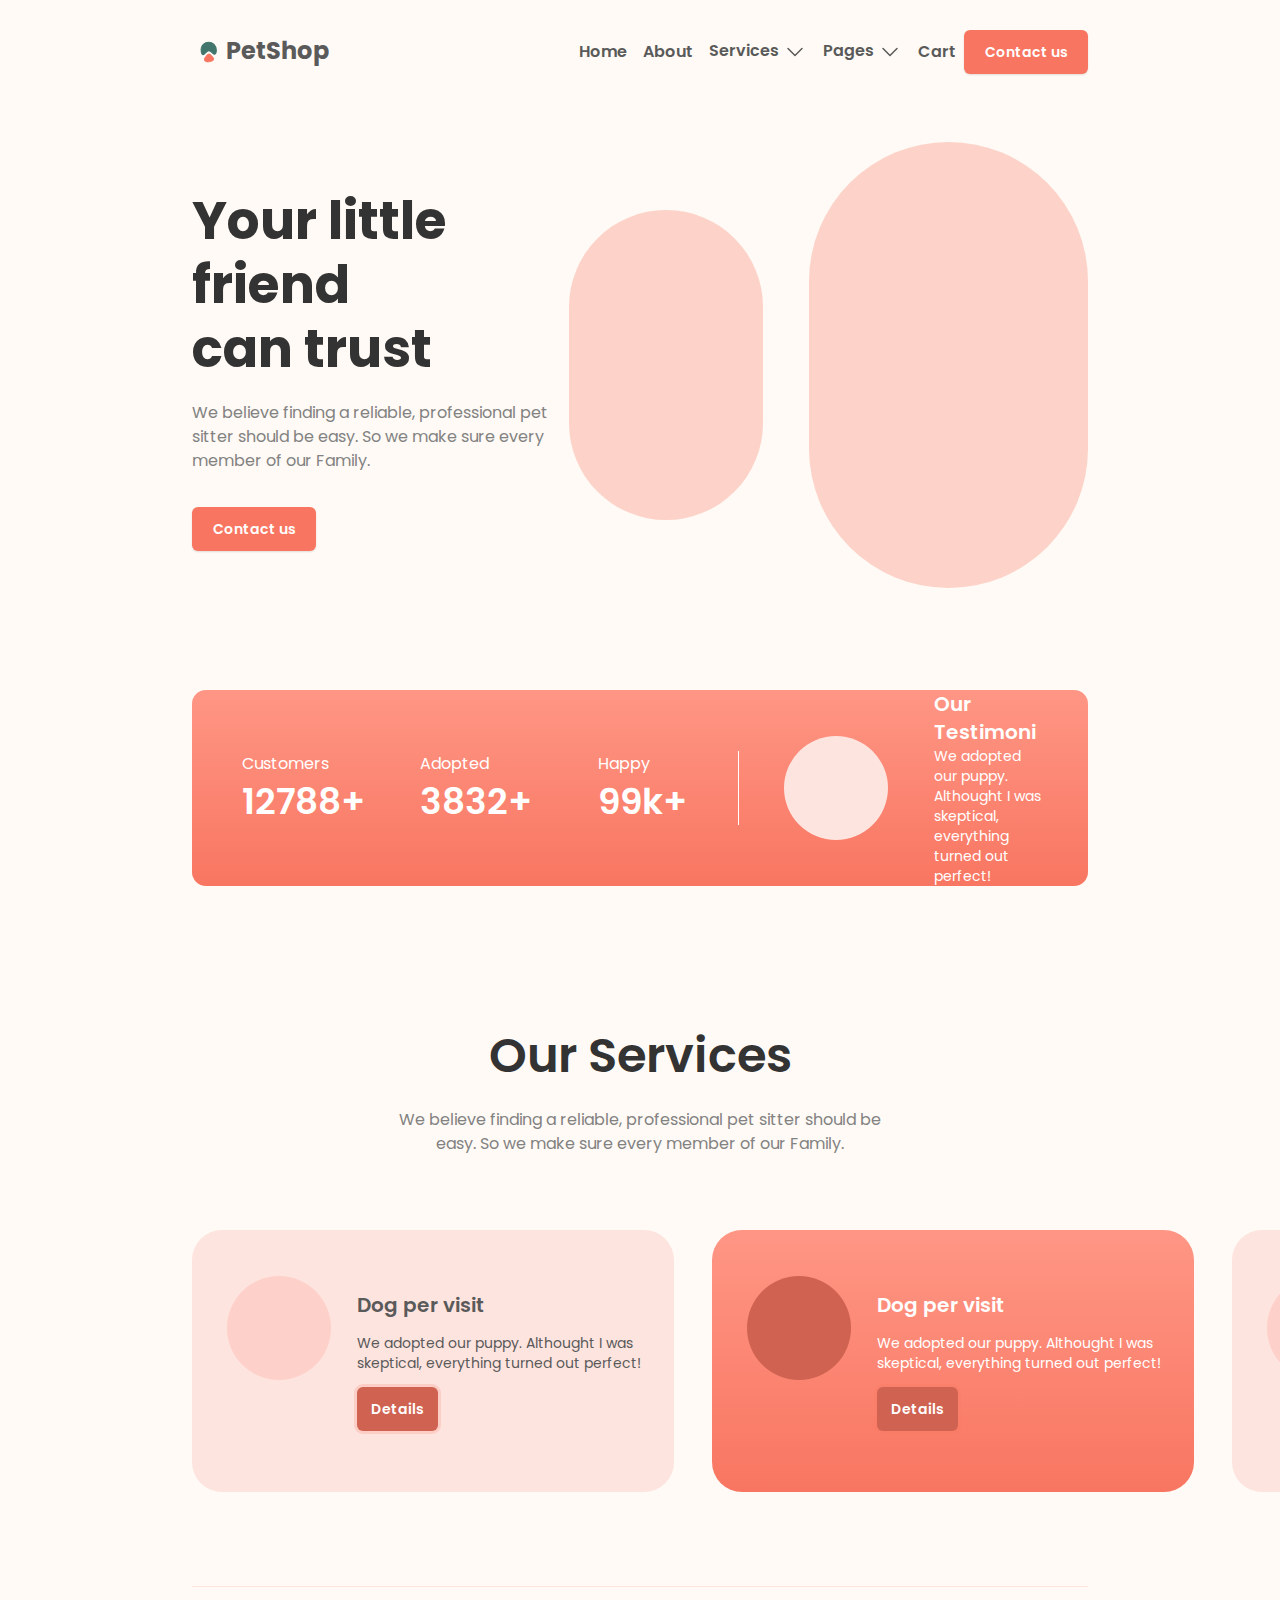
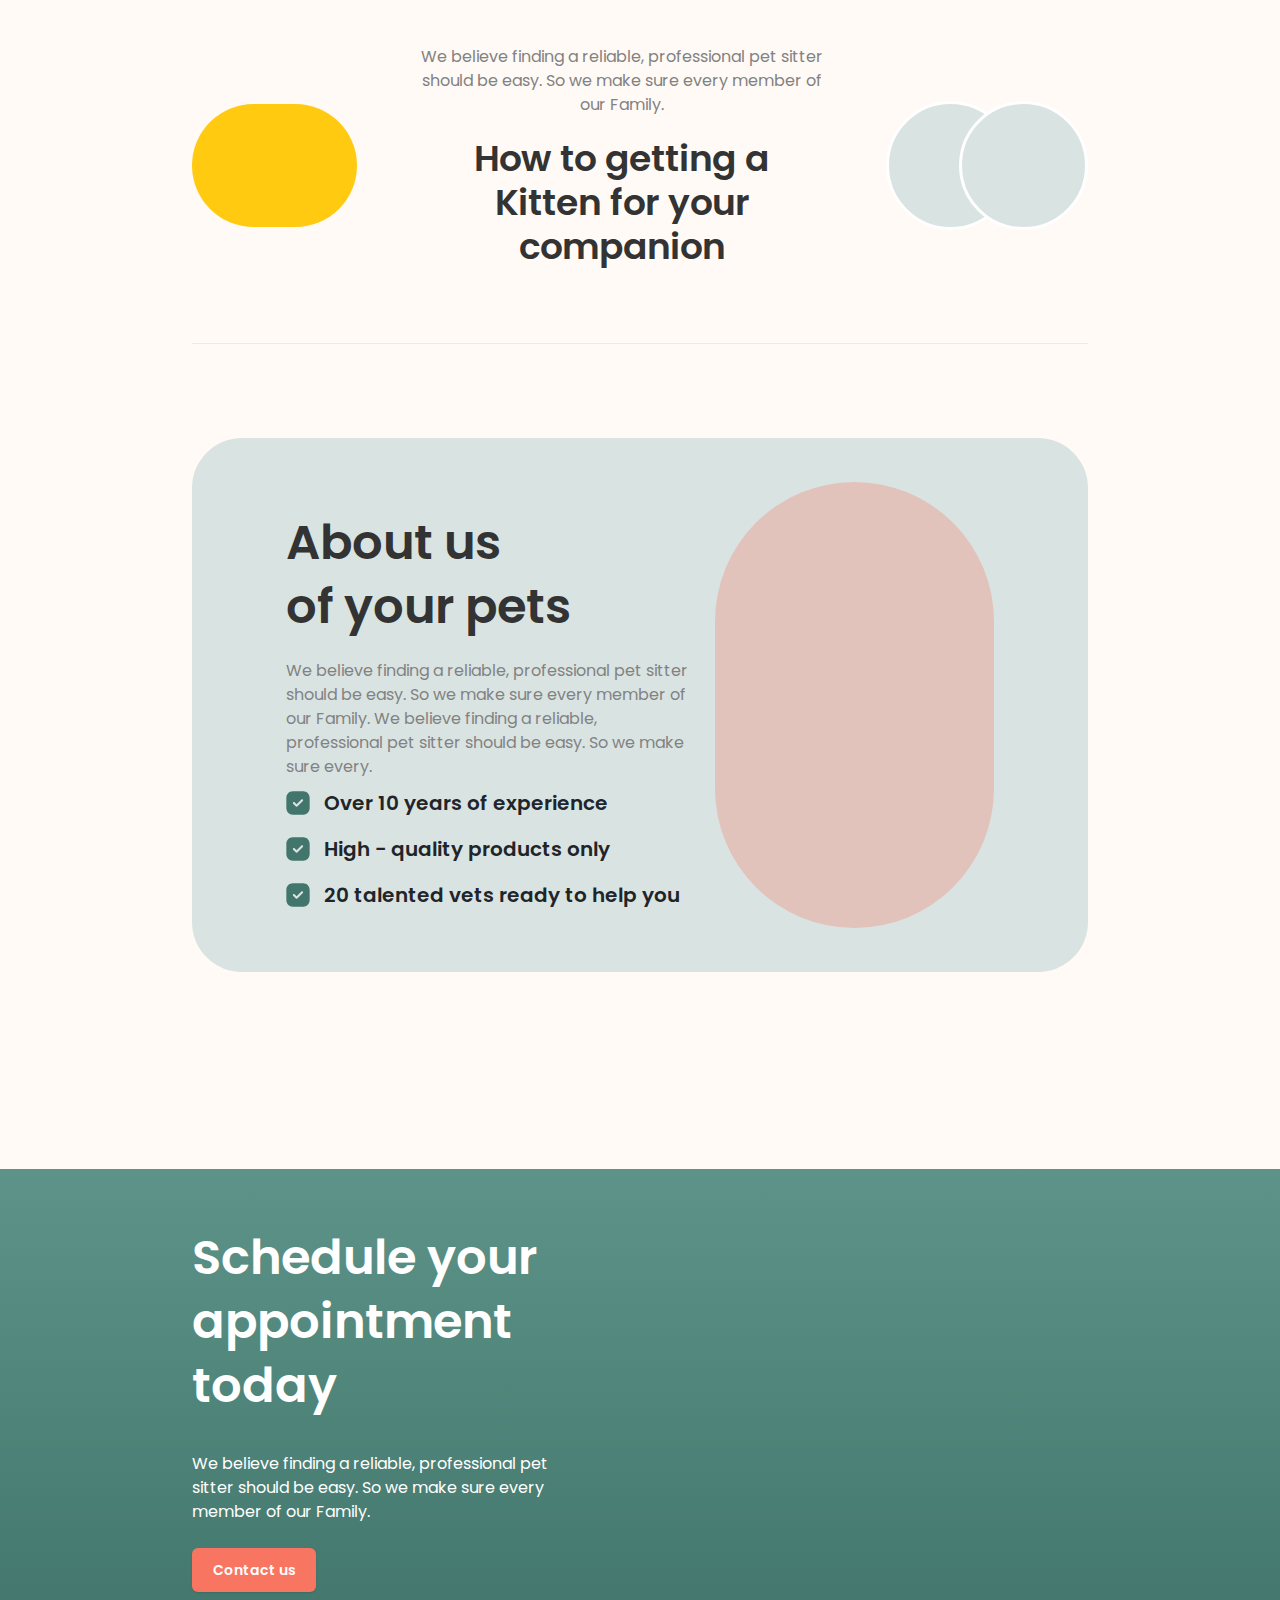
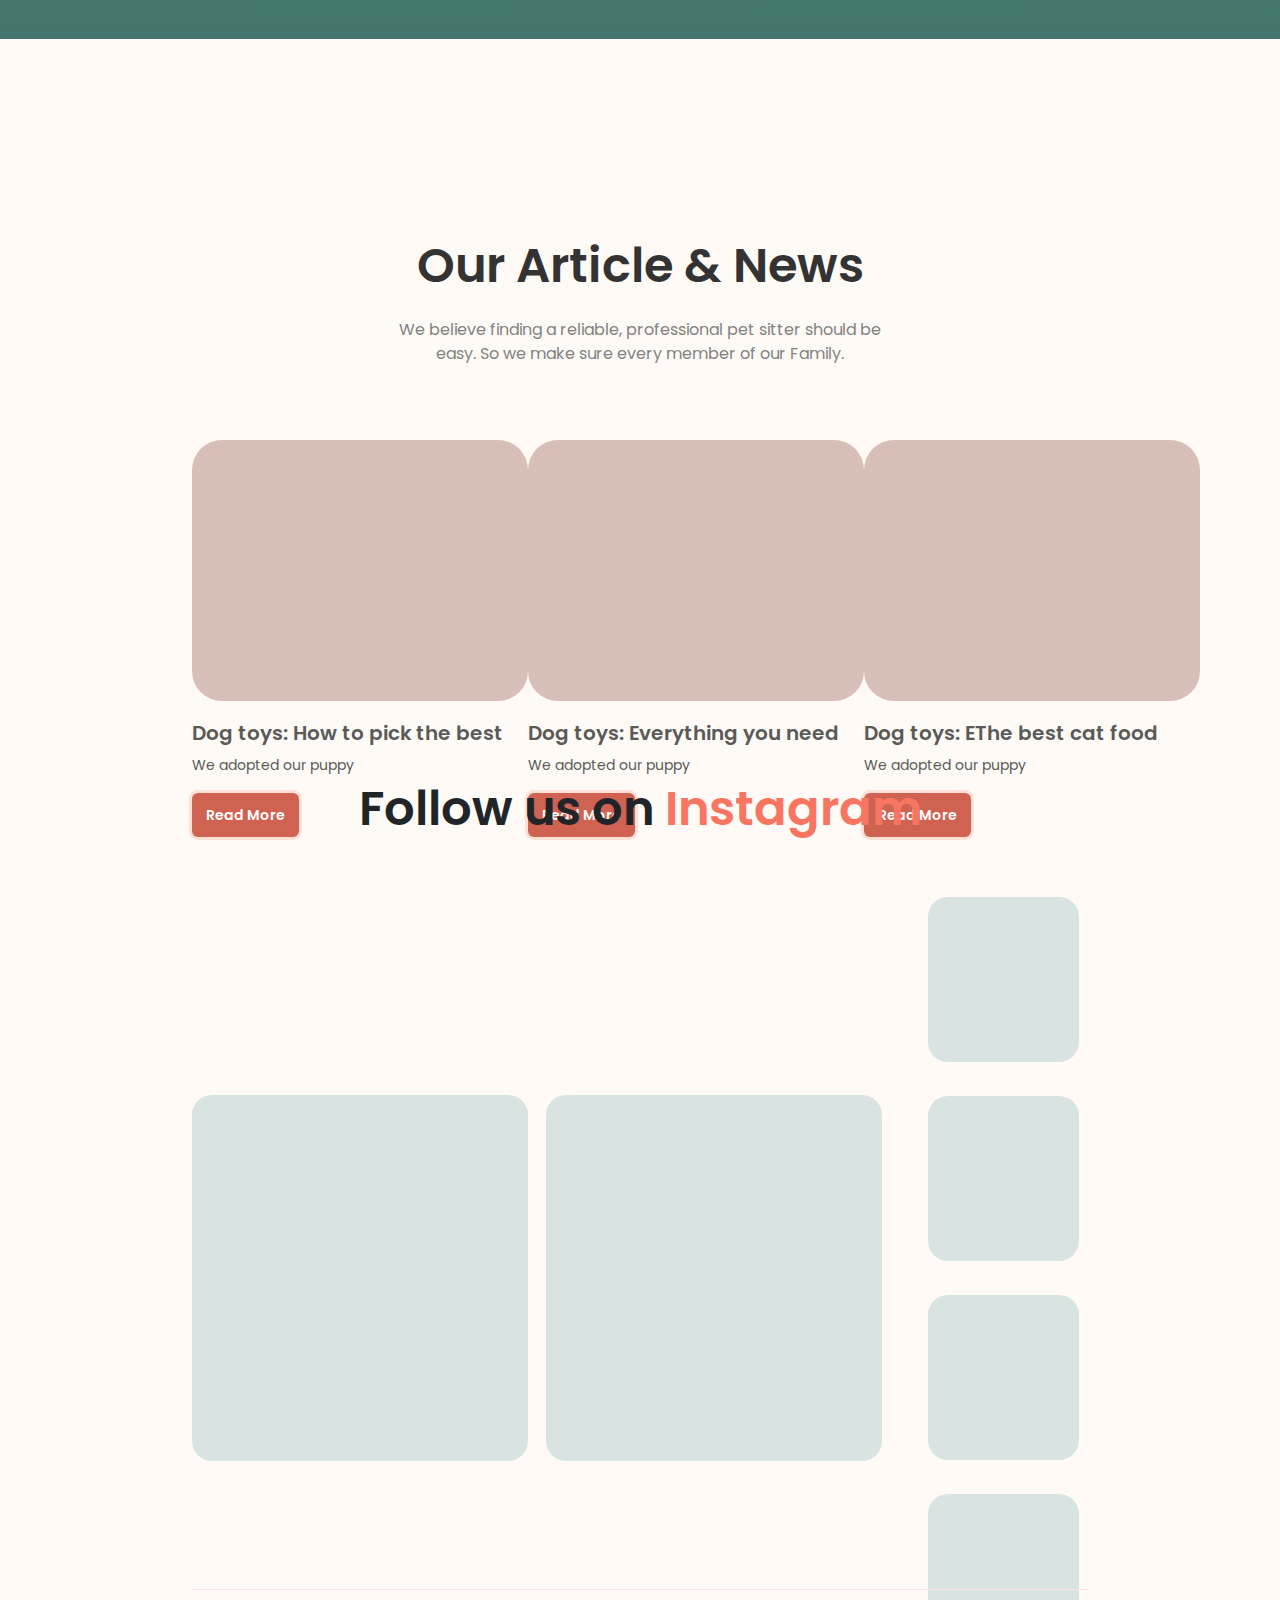
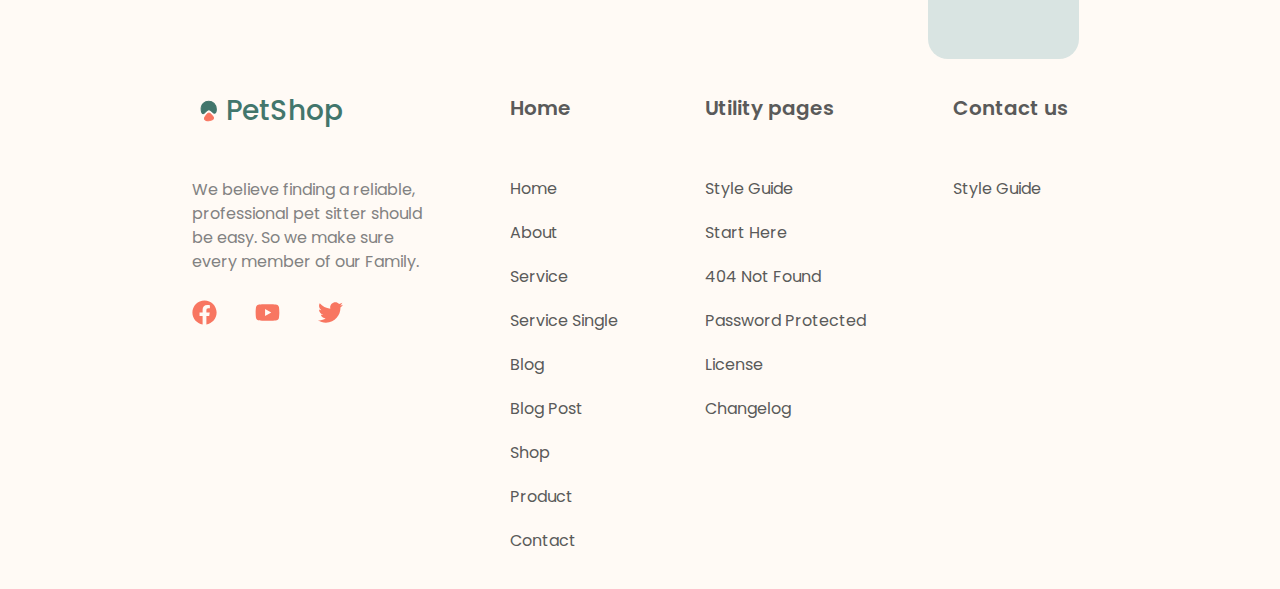
==== commit ad6dcef9: "pre-release, need more work and time from adaptation" ====
--- a/index.html
+++ b/index.html
@@ -54,7 +54,7 @@
                 <span>can trust</span>
             </h1>
             <p>
-                We believe finding a reliable, professional pet sitter should be easy. 
+                We believe finding a reliable, professional pet sitter should be easy.
                 So we make sure every member of our Family.
             </p>
             <button class="btn btn-contact">Contact us</button>
--- a/css/style.css
+++ b/css/style.css
@@ -70,6 +70,7 @@
 
 /* home-section */
 .home-section {
+    height: 522px;
     width: 100%;
     max-width: 70%;
     padding: 0;
@@ -162,7 +163,6 @@
     }
 
     .home-images {
-        justify-content-between;
         gap: 20px;
     }
 
